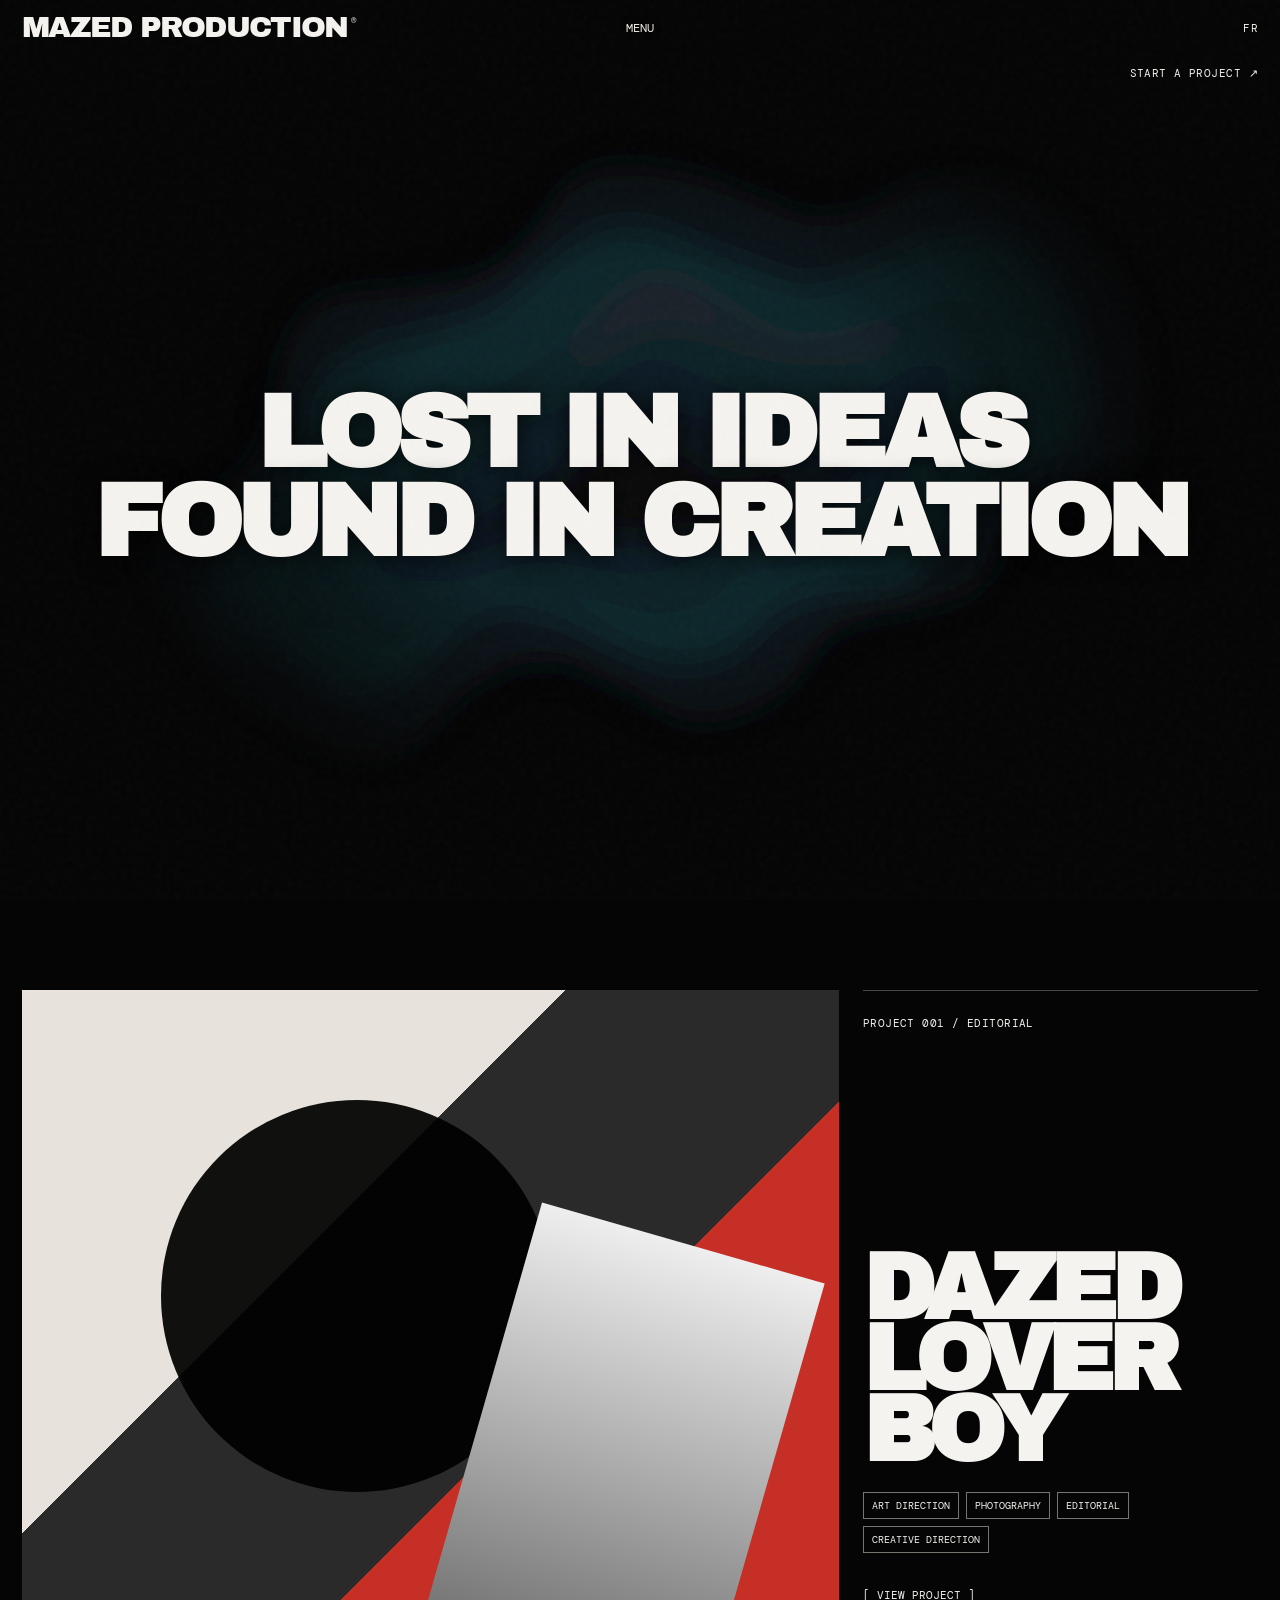
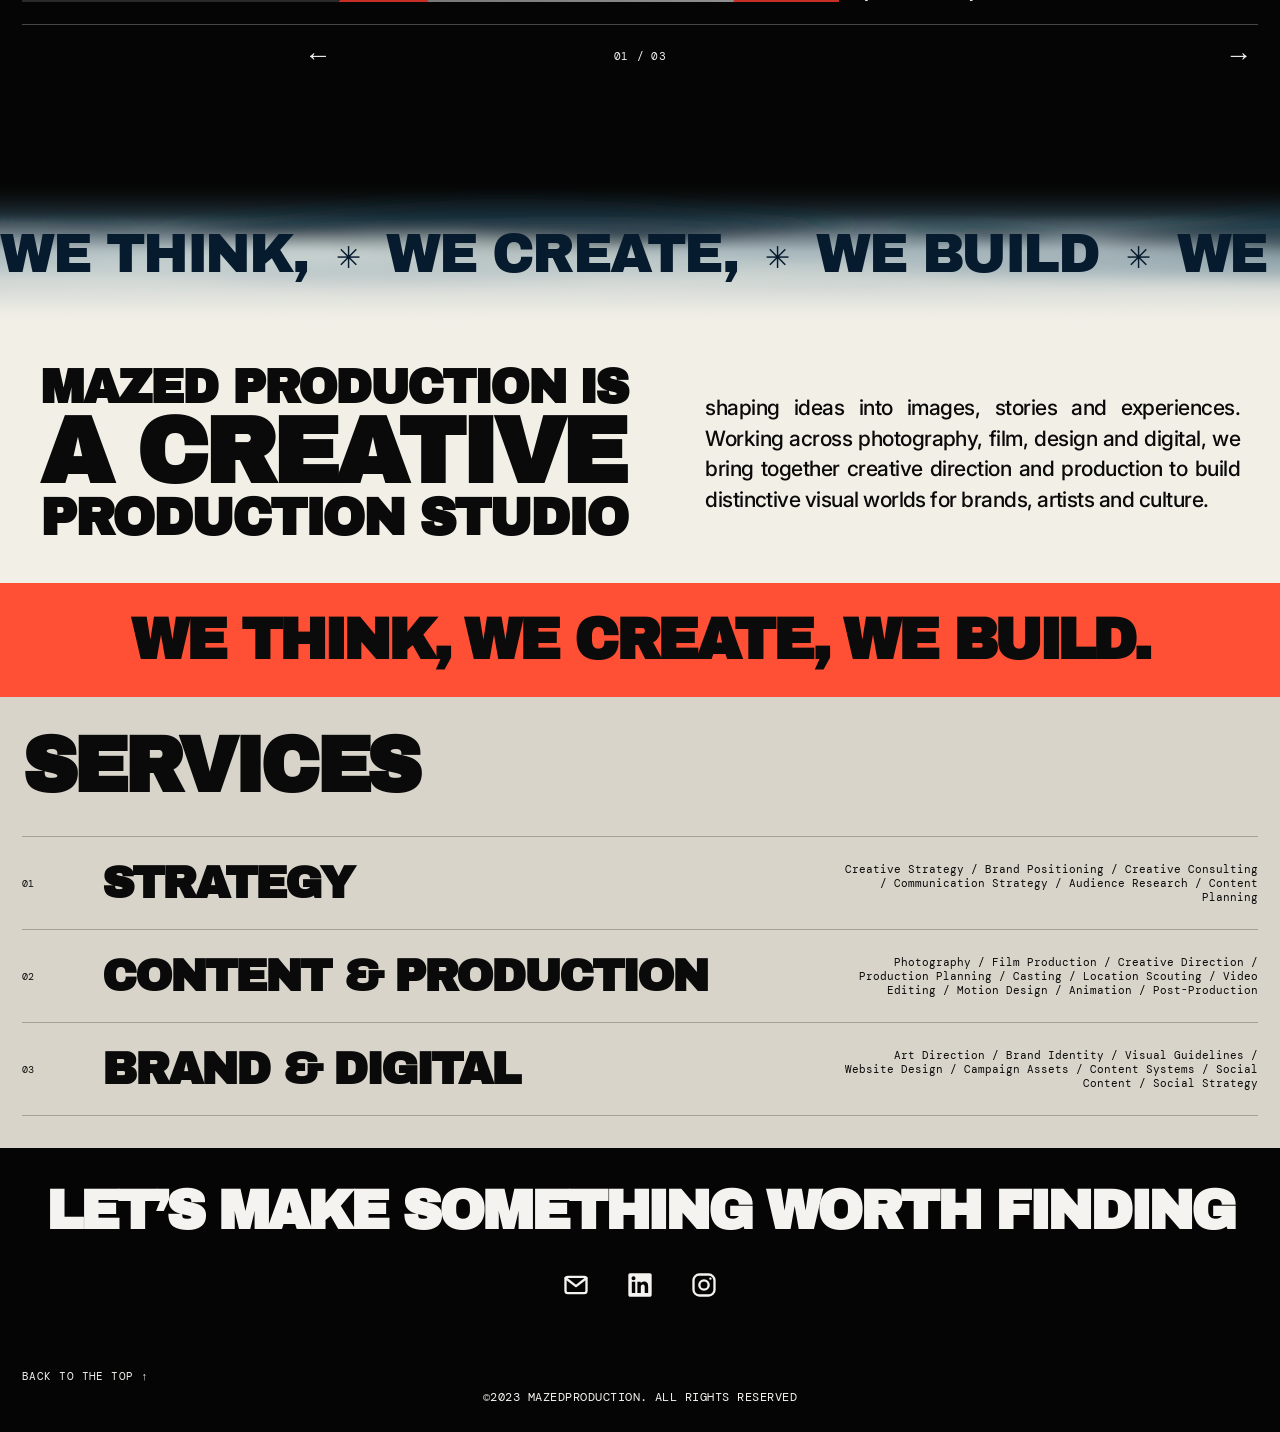
==== index.html @ 073db7f9 "Undo last mobile Contact background modification" ====
<!doctype html>
<html lang="fr">
<head>
  <meta charset="utf-8" />
  <meta name="viewport" content="width=device-width,initial-scale=1" />
  <meta name="description" content="MAZED Production — creative studio in Paris. Art direction, film, photography, branding, digital and culture." />
  <title>MAZED — Creative Production Studio</title>
  <link rel="preconnect" href="https://fonts.googleapis.com">
  <link rel="preconnect" href="https://fonts.gstatic.com" crossorigin>
  <link href="https://fonts.googleapis.com/css2?family=Archivo+Black&family=DM+Mono:wght@300;400;500&family=Courier+Prime:wght@400;700&family=Inter:wght@400;500;600&display=swap" rel="stylesheet">
  <link rel="stylesheet" href="styles.css" />
  <style>
    .hero-title .outline{color:inherit!important;-webkit-text-stroke:0!important;text-stroke:0!important}
    .hero-title .ideas-rainbow span{display:inline!important}
    html body .hero-title .ideas-rainbow > span:nth-child(1),
    html body .hero-title .ideas-rainbow > span:nth-child(2),
    html body .hero-title .ideas-rainbow > span:nth-child(3),
    html body .hero-title .ideas-rainbow > span:nth-child(4),
    html body .hero-title .ideas-rainbow > span:nth-child(5){color:inherit!important;text-shadow:none!important}
    .menu-inner a:nth-child(1):hover{color:#FFE600!important}
    .menu-inner a:nth-child(2):hover{color:#145BFF!important}
    .menu-inner a:nth-child(3):hover{color:#FF3FB4!important}
    .menu-inner a:nth-child(4):hover{color:#FF6500!important}
    .lang-toggle{background:none;border:0;padding:0;cursor:pointer;text-decoration:none;font-size:0!important}
    .lang-toggle::after{font:11px "DM Mono",monospace;letter-spacing:.04em}
    html[lang="fr"] .lang-toggle::after{content:"EN"}
    html[lang="en"] .lang-toggle::after{content:"FR"}
    .hero-start{color:inherit;text-decoration:none}
    .hero-start:hover,.lang-toggle:hover{text-decoration:underline}
    .contact h2{font-family:"Archivo Black",sans-serif!important;font-size:clamp(78px,10.8vw,170px)!important;line-height:.82!important;letter-spacing:-.075em!important;margin:56px 0 44px!important;max-width:none!important}
    .contact h2 .contact-line{display:block;white-space:nowrap;font:inherit;letter-spacing:inherit;line-height:inherit}
    .footer-brand{white-space:nowrap}
    .footer-instagram{display:inline-flex;align-items:center;justify-content:center;margin-left:12px;font-size:0!important;letter-spacing:0!important;line-height:1!important}
    .footer-instagram svg{width:28px;height:28px;display:block!important;stroke-width:2.6}
    .footer-instagram::after{content:none!important;display:none!important}
    .footer-backtop-hidden{display:none!important}
    html body footer{grid-template-columns:1fr!important}
    html body .footer-mid{width:100%;justify-self:stretch!important;align-items:stretch!important;text-align:left}
    html body .footer-mid > a{align-self:flex-start}
    html body .footer-copyright{width:100%;text-align:center;align-self:center}
    html body .footer-copyright{font-size:12px!important;line-height:1.4;white-space:normal}

    @media(max-width:820px){
      html,body{width:100%!important;max-width:100%!important;overflow-x:hidden!important;background:#0a0a0a!important}
      body{position:relative}
      body *,body *::before,body *::after{box-sizing:border-box}
      main,header,nav,footer,section{max-width:100vw!important}

      .topbar{width:100%!important;max-width:100vw!important;grid-template-columns:minmax(0,1fr) auto auto!important;column-gap:10px!important;padding:14px 16px!important;overflow:hidden}
      .logo{font-size:clamp(20px,5.8vw,27px)!important;white-space:nowrap;min-width:0}
      .menu-btn{justify-self:center;white-space:nowrap;font-size:11px!important;padding:4px 6px!important}
      .header-cta.lang-toggle{display:block!important;white-space:nowrap;font-size:0!important}
      .header-cta.lang-toggle::after{font-size:10px!important}
      .menu-panel{width:100vw!important;max-width:100vw!important;left:0!important;right:0!important;overflow-x:hidden!important}
      .menu-inner{width:100%;max-width:100%;overflow:hidden}
      .menu-inner a{max-width:100%;font-size:clamp(42px,14vw,72px)!important}

      .hero{width:100%!important;max-width:100vw!important;min-width:0!important;padding:78px 16px 22px!important;overflow:hidden!important}
      .hero-meta{width:100%;max-width:100%;overflow:hidden}
      .hero-title-wrap{width:100%;max-width:100%;overflow:hidden!important;padding:4vh 0 3vh!important}
      .hero-title{width:100%;max-width:100%;font-size:clamp(52px,14vw,76px)!important;line-height:.88!important;letter-spacing:-.07em!important;overflow:hidden!important}
      .hero-title>span{display:block;max-width:100%;white-space:nowrap}
      .hero-bottom{width:100%;max-width:100%;grid-template-columns:1fr!important;gap:20px!important;overflow:hidden}
      .hero-copy{width:100%;max-width:100%!important;font-size:14px!important;line-height:1.45!important}
      .bracket-link{max-width:100%;white-space:normal!important}

      .featured,.studio,.abilities,.callout,.contact,footer{width:100%!important;max-width:100vw!important;overflow:hidden!important;padding-left:16px!important;padding-right:16px!important}
      .featured .slide.active{grid-template-columns:minmax(0,1fr)!important}
      .slide,.slide-art,.slide-info,.slider,.slider-controls{min-width:0!important;max-width:100%!important}
      .slide-art{width:100%;overflow:hidden}
      .slide-info h2{max-width:100%;overflow-wrap:anywhere}
      .marquee-section{width:100%!important;max-width:100vw!important;overflow:hidden!important}

      .studio-grid,.ability-grid,.ability-grid a{min-width:0!important;max-width:100%!important}
      .studio h2{font-size:clamp(52px,15vw,86px)!important;max-width:100%;overflow-wrap:anywhere}
      .studio p{max-width:100%!important}
      .ability-grid a{grid-template-columns:32px minmax(0,1fr)!important;gap:12px!important}
      .ability-grid strong{font-size:clamp(24px,8vw,40px)!important;min-width:0;overflow-wrap:anywhere}
      .ability-grid em{grid-column:2!important;text-align:left!important;white-space:normal!important;overflow-wrap:anywhere;line-height:1.45}

      .callout h2{font-size:clamp(58px,16vw,92px)!important;max-width:100%;overflow-wrap:anywhere}

      .contact{min-height:auto!important;padding-top:64px!important;padding-bottom:26px!important}
      .contact h2{font-size:clamp(46px,13.2vw,64px)!important;line-height:.86!important;letter-spacing:-.065em!important;margin:42px 0 38px!important;width:100%!important;max-width:100%!important;overflow:hidden!important}
      .contact h2 .contact-line{display:block;max-width:100%;white-space:nowrap;font:inherit;letter-spacing:inherit;line-height:inherit}
      .contact h2 .contact-line:last-child{font-size:.78em!important;letter-spacing:-.05em!important;margin-top:.08em}
      .contact-bottom{width:100%;max-width:100%;grid-template-columns:minmax(0,1fr)!important;gap:0!important;overflow:hidden}
      .contact-bottom a{display:block;width:100%;max-width:100%;font-size:clamp(13px,4vw,18px)!important;line-height:1.15!important;word-break:break-word;overflow-wrap:anywhere}

      footer{grid-template-columns:1fr!important;gap:22px!important}
      .footer-brand{font-size:clamp(24px,7vw,34px)!important;max-width:100%;white-space:nowrap}
      .footer-mid,.footer-end{justify-self:start!important;max-width:100%}
    }
  
    .mobile-brand-menu{display:none}
    @media(max-width:820px){
      html body .topbar{grid-template-columns:32px minmax(0,1fr) 32px!important;column-gap:4px!important}
      html body .topbar>.logo,html body .topbar>.menu-btn{display:none!important}
      html body .topbar>.mobile-brand-menu{display:block;grid-column:2;grid-row:1;justify-self:center;border:0;background:none;color:inherit;padding:0;cursor:pointer;font-family:"Archivo Black",sans-serif;font-size:clamp(17px,5.1vw,24px);line-height:1;letter-spacing:-.055em;white-space:nowrap;text-align:center}
      .mobile-brand-menu span{font-size:8px;vertical-align:super;margin-left:3px}
      .mobile-brand-menu:focus-visible{outline:2px solid currentColor;outline-offset:5px}
      html body .topbar>.header-cta.lang-toggle{grid-column:3;grid-row:1;justify-self:end}
    }

  
    @media(max-width:820px){
      html body .hero-start{display:none!important}
      html body .studio{display:block!important;background:#f2efe7!important;color:#0a0a0a!important;visibility:visible!important;height:auto!important;min-height:0!important;scroll-margin-top:66px}
      html body .studio-grid{display:grid!important;overflow:visible!important}
      html body .studio-grid>div:last-child{display:grid!important;grid-template-columns:minmax(0,1fr)!important;gap:24px!important;width:100%!important}
      html body .studio .studio-copy{display:block!important;color:#0a0a0a!important}
      html body .footer-mid{align-items:center!important;text-align:center!important;justify-self:stretch!important}
      html body .footer-mid>a{align-self:center!important;text-align:center!important}
    }

  
    /* Mobile palette: petrol openings, a continuous ivory reading section. */
    @media(max-width:820px){
      html body .callout{background:transparent!important;color:#f2efe7!important;border-top:1px solid rgba(242,239,231,.12);border-bottom:1px solid rgba(172,109,131,.22)}
      html body .callout h2{color:#f2efe7!important;letter-spacing:-.04em!important}
      html body .abilities,html body .studio{background:#f2efe7!important;color:#0c1719!important}
      html body .abilities{padding-top:30px!important;padding-bottom:18px!important}
      html body .studio{padding-top:28px!important;padding-bottom:34px!important}
      html body .studio-grid{border-top:1px solid rgba(16,39,42,.2);padding-top:28px}
      html body .studio .studio-copy{color:#243234!important}
      html body .ability-grid,html body .ability-grid a{border-color:rgba(16,39,42,.2)!important}
      html body .ability-grid em{color:#4e5d5f!important;line-height:1.6!important}
      html body .ability-grid a:active{background:rgba(172,109,131,.09)!important}
      html body .ability-grid a:focus-visible{outline-color:#8d526a!important}
      html body .marquee-section::after{background:linear-gradient(to bottom,#050505 0%,rgba(5,5,5,.55) 9%,transparent 28%,transparent 72%,rgba(5,5,5,.55) 90%,#050505 100%)!important}
      html body .menu-panel{color:#f2efe7!important}
      html body footer{border-top:1px solid rgba(242,239,231,.12)}
    }

  
    @media(max-width:820px){
      html body .callout{display:none!important}
      html body .marquee-track span::after{content:none!important;display:none!important}
      html body .marquee-track span{padding-right:32px}
      html body .marquee-section::after{background:linear-gradient(to bottom,#050505 0%,rgba(5,5,5,.65) 14%,transparent 38%,transparent 57%,rgba(242,239,231,.65) 83%,#f2efe7 100%)!important}
      html body .studio-grid{border-top:0!important;padding-top:12px}
      html body .abilities{background:linear-gradient(to bottom,#f2efe7 0%,#f2efe7 calc(100% - 76px),#050505 100%)!important;padding-bottom:96px!important}
      html body footer{border-top:0!important}
    }

  
    @media(max-width:820px){
      html body .ability-grid>a:last-child{border-bottom:0!important}
      html body .marquee-track{display:none!important}
      html body .marquee-section{min-height:76px;pointer-events:none}
    }

  
    @media(max-width:820px){
      html body .contact h2{display:none!important}
      html body .contact{gap:0!important;padding-top:24px!important;padding-bottom:24px!important}
    }
  
    @media(max-width:820px){
      html body .marquee-section{min-height:64px}
      html body .studio{padding-top:18px!important}
      html body .studio-grid{padding-top:4px}
    }
  
    @media(max-width:820px){
      html body .abilities>.services-heading{
        position:relative;
        border-top:1px solid rgba(16,39,42,.28);
        padding-top:24px;
        margin-bottom:24px;
      }
      html body .abilities>.services-heading::before{
        content:"";
        position:absolute;
        top:-1px;
        left:0;
        width:42px;
        height:2px;
        background:#8d526a;
        opacity:.65;
      }
      html body .abilities>.services-heading .services-title{
        color:#0c1719;
      }
    }
  
    @media(max-width:820px){
      html body .abilities>.services-heading{
        margin-left:-16px;
        margin-right:-16px;
        padding:24px 16px 64px;
        min-height:140px;
        margin-bottom:18px;
        border:0;
        background:
          radial-gradient(ellipse at 72% 8%,rgba(141,82,106,.22),transparent 60%),
          linear-gradient(180deg,#10272a 0%,#1b3234 45%,#a1aaa3 73%,#dcded2 88%,#f2efe7 100%);
      }
      html body .abilities>.services-heading::before{display:none}
      html body .abilities>.services-heading .services-title{
        color:#f2efe7;
        text-shadow:0 1px 16px rgba(5,5,5,.16);
      }
    }

  
    /* Mobile Services: restrained dark panel, short transition, consistent type. */
    @media(max-width:820px){
      html body .abilities{
        background:linear-gradient(180deg,#f2efe7 0,rgba(242,239,231,.72) 12px,rgba(242,239,231,.16) 34px,transparent 60px)!important;
        color:#f2efe7!important;
        padding-top:82px!important;
        padding-bottom:30px!important;
      }
      html body .abilities>.services-heading{
        background:none!important;
        margin-left:0!important;
        margin-right:0!important;
        padding:0!important;
        min-height:0!important;
        border:0!important;
        margin-bottom:28px!important;
      }
      html body .abilities>.services-heading .services-title{
        color:#f2efe7!important;
        text-shadow:none!important;
      }
      html body .ability-grid,
      html body .ability-grid a{border-color:rgba(242,239,231,.2)!important}
      html body .ability-grid a,
      html body .ability-grid strong{color:#f2efe7!important}
      html body .ability-grid em{color:#b9c4c1!important}
      html body .ability-grid a>span{color:#b79ca7!important}
      html body .ability-grid a:hover,
      html body .ability-grid a:active{background:rgba(242,239,231,.045)!important;padding-left:0!important}
      html body .ability-grid a:focus-visible{outline-color:#b79ca7!important}
    }

  
    @media(max-width:820px){
      html body{isolation:isolate}
      html body::before{
        content:"";
        position:fixed;
        inset:0;
        z-index:-1;
        pointer-events:none;
        background-image:url("data:image/svg+xml,%3Csvg%20xmlns%3D%22http%3A%2F%2Fwww.w3.org%2F2000%2Fsvg%22%20viewBox%3D%220%200%201440%20900%22%20preserveAspectRatio%3D%22none%22%3E%3Cdefs%3E%3Cfilter%20id%3D%22oil%22%20x%3D%22-30%25%22%20y%3D%22-30%25%22%20width%3D%22160%25%22%20height%3D%22160%25%22%3E%3CfeTurbulence%20type%3D%22fractalNoise%22%20baseFrequency%3D%22.004%20.007%22%20numOctaves%3D%222%22%20seed%3D%228%22%20result%3D%22noise%22%2F%3E%3CfeDisplacementMap%20in%3D%22SourceGraphic%22%20in2%3D%22noise%22%20scale%3D%2244%22%20xChannelSelector%3D%22R%22%20yChannelSelector%3D%22G%22%2F%3E%3CfeGaussianBlur%20stdDeviation%3D%2216%22%2F%3E%3C%2Ffilter%3E%3CradialGradient%20id%3D%22fade%22%3E%3Cstop%20offset%3D%2245%25%22%20stop-color%3D%22white%22%2F%3E%3Cstop%20offset%3D%22100%25%22%20stop-color%3D%22black%22%2F%3E%3C%2FradialGradient%3E%3Cmask%20id%3D%22edge%22%3E%3Cellipse%20cx%3D%22730%22%20cy%3D%22450%22%20rx%3D%22620%22%20ry%3D%22415%22%20fill%3D%22url(%23fade)%22%2F%3E%3C%2Fmask%3E%3C%2Fdefs%3E%3Cg%20mask%3D%22url(%23edge)%22%20filter%3D%22url(%23oil)%22%3E%3Cpath%20fill%3D%22%230a171a%22%20d%3D%22M145%20662C90%20537%20224%20525%20285%20448S275%20290%20441%20289S591%20153%20753%20173S881%20249%201017%20190S1301%20238%201300%20379S1133%20473%201115%20561S976%20577%20908%20669S770%20725%20654%20674S481%20796%20355%20745S214%20788%20145%20662Z%22%2F%3E%3Cpath%20fill%3D%22%2310272a%22%20d%3D%22M232%20630C194%20543%20332%20500%20353%20422S425%20364%20516%20327S610%20203%20764%20243S890%20309%201023%20250S1215%20283%201229%20383S1068%20460%201050%20547S919%20554%20847%20633S711%20657%20615%20615S461%20731%20350%20678S256%20706%20232%20630Z%22%2F%3E%3Cpath%20fill%3D%22%230e2028%22%20d%3D%22M318%20608C291%20541%20391%20520%20429%20443S510%20416%20582%20369S664%20282%20772%20303S919%20361%201021%20313S1151%20351%201135%20412S1009%20472%20989%20528S863%20527%20812%20577S715%20618%20628%20589S475%20660%20407%20637S350%20662%20318%20608Z%22%2F%3E%3Cpath%20fill%3D%22%23111b26%22%20d%3D%22M413%20570C422%20522%20487%20521%20520%20470S604%20424%20672%20382S735%20348%20803%20372S939%20418%201012%20378S1092%20409%201031%20455S937%20499%20910%20535S815%20527%20767%20558S698%20576%20627%20560S475%20618%20413%20570Z%22%2F%3E%3Cpath%20fill%3D%22%2334212d%22%20opacity%3D%22.48%22%20d%3D%22M634%20335C691%20277%20742%20269%20820%20303S942%20354%201025%20315L1020%20340C935%20379%20868%20336%20811%20324S698%20322%20651%20357Z%22%2F%3E%3Cpath%20fill%3D%22%2311141c%22%20d%3D%22M488%20548C518%20508%20584%20506%20624%20457S698%20399%20774%20413S871%20471%20946%20438S967%20487%20899%20501S807%20509%20753%20535S672%20551%20609%20537S525%20572%20488%20548Z%22%2F%3E%3Cpath%20fill%3D%22%23050505%22%20opacity%3D%22.74%22%20d%3D%22M570%20524C622%20502%20654%20445%20721%20447S787%20500%20853%20471S887%20510%20821%20523S745%20551%20686%20530S620%20555%20570%20524Z%22%2F%3E%3C%2Fg%3E%3C%2Fsvg%3E");
        background-position:center;
        background-size:100% 100%;
        background-repeat:no-repeat;
        opacity:.42;
      }
      html body .abilities,
      html body .contact,
      html body footer{
        background:transparent!important;
        background-image:none!important;
        border:0!important;
        box-shadow:none!important;
      }
      html body .abilities{
        position:relative;
        padding-top:100px!important;
        padding-bottom:20px!important;
      }
      html body .abilities::before{
        content:"";
        position:absolute;
        top:0;
        left:0;
        right:0;
        height:60px;
        pointer-events:none;
        background:linear-gradient(180deg,#f2efe7 0%,rgba(242,239,231,.64) 22%,rgba(242,239,231,.1) 62%,transparent 100%);
      }
      html body .contact{padding-top:16px!important}
    }

  
    @media(max-width:820px){
      html body .abilities{
        padding-top:164px!important;
        padding-bottom:12px!important;
      }
      html body .abilities>.services-heading{
        width:100%;
        text-align:center!important;
        margin-bottom:36px!important;
      }
      html body .abilities>.services-heading .services-title{
        width:100%;
        text-align:center!important;
      }
      html body .abilities,
      html body .contact,
      html body footer{
        background-color:transparent!important;
        background-image:none!important;
      }
      html body .contact{
        margin-top:0!important;
        padding-top:12px!important;
        border-top:0!important;
      }
      html body .contact::before,
      html body .contact::after{display:none!important}
    }

  </style>
</head>
<body>
  <div class="grain" aria-hidden="true"></div>

  <header class="topbar">
    <a class="logo" href="#top" aria-label="MAZED Production home">MAZED PRODUCTION<span>®</span></a>
    <button class="mobile-brand-menu" type="button" aria-expanded="false" aria-controls="menu" aria-label="Open menu">MAZED PRODUCTION<span aria-hidden="true">®</span></button>
    <button class="menu-btn" aria-expanded="false" aria-controls="menu">MENU</button>
    <button class="header-cta lang-toggle" type="button" aria-label="Switch language" data-lang-toggle>FR / EN</button>
  </header>

  <nav id="menu" class="menu-panel" aria-hidden="true">
    <div class="menu-inner">
      <a href="#work">WORK</a>
      <a href="#services">SERVICES</a>
      <a href="#studio">ABOUT</a>
      <a href="#contact">CONTACT</a>
      <p>PARIS / AVAILABLE WORLDWIDE</p>
    </div>
  </nav>

  <main id="top">
    <section class="hero">
      <div class="hero-meta mono">
        <span>MAZED PRODUCTION</span>
        <a class="hero-start" href="#contact" data-i18n="startProject">START A PROJECT ↗</a>
      </div>

      <div class="hero-title-wrap">
        <h1 class="hero-title">
          <span>LOST IN</span>
          <span class="outline ideas-rainbow"><span>I</span><span>D</span><span>E</span><span>A</span><span>S</span></span>
          <span>FOUND IN</span>
          <span>CREATION.</span>
        </h1>
      </div>

      <div class="hero-bottom">
        <p>WE DON'T JUST FIND DIRECTION —<br>WE CREATE IT.</p>
        <p class="hero-copy">From the first thought to the final frame, MAZED builds visual worlds through film, photography, design and cultural storytelling.</p>
      </div>
    </section>

    <section class="featured" id="work">
      <div class="slider" data-slider>
        <article class="slide active" data-slide="0">
          <div class="slide-art art-1"><div class="shape s1"></div><div class="shape s2"></div></div>
          <div class="slide-info">
            <p class="mono">PROJECT 001 / EDITORIAL</p>
            <h2>DAZED<br>LOVER BOY</h2>
            <div class="tags"><span>ART DIRECTION</span><span>PHOTOGRAPHY</span><span>EDITORIAL</span><span>CREATIVE DIRECTION</span></div>
            <a href="#gallery" class="bracket-link">[ VIEW PROJECT ]</a>
          </div>
        </article>

        <article class="slide editorial-project" data-slide="1"><div class="slide-art editorial-preview"><div class="editorial-column"><div class="editorial-track"><div class="editorial-group"><a href="/work/fucking-young-magazine-editorial.html?lang=en#1" class="editorial-thumb" aria-label="Open photograph 1"><img src="/assets/fucking-young/01.svg" width="1113" height="1440" loading="eager" decoding="async" alt="Fucking Young Magazine editorial — photograph 1"></a><a href="/work/fucking-young-magazine-editorial.html?lang=en#4" class="editorial-thumb" aria-label="Open photograph 4"><img src="/assets/fucking-young/04.svg" width="1113" height="1440" loading="eager" decoding="async" alt="Fucking Young Magazine editorial — photograph 4"></a><a href="/work/fucking-young-magazine-editorial.html?lang=en#7" class="editorial-thumb" aria-label="Open photograph 7"><img src="/assets/fucking-young/07.svg" width="960" height="1440" loading="eager" decoding="async" alt="Fucking Young Magazine editorial — photograph 7"></a><a href="/work/fucking-young-magazine-editorial.html?lang=en#10" class="editorial-thumb" aria-label="Open photograph 10"><img src="/assets/fucking-young/10.svg" width="1440" height="1113" loading="eager" decoding="async" alt="Fucking Young Magazine editorial — photograph 10"></a><a href="/work/fucking-young-magazine-editorial.html?lang=en#13" class="editorial-thumb" aria-label="Open photograph 13"><img src="/assets/fucking-young/13.svg" width="1113" height="1440" loading="eager" decoding="async" alt="Fucking Young Magazine editorial — photograph 13"></a></div><div class="editorial-group" aria-hidden="true"><a href="/work/fucking-young-magazine-editorial.html?lang=en#1" class="editorial-thumb" tabindex="-1" aria-hidden="true" aria-label="Open photograph 1"><img src="/assets/fucking-young/01.svg" width="1113" height="1440" loading="eager" decoding="async" alt="Fucking Young Magazine editorial — photograph 1"></a><a href="/work/fucking-young-magazine-editorial.html?lang=en#4" class="editorial-thumb" tabindex="-1" aria-hidden="true" aria-label="Open photograph 4"><img src="/assets/fucking-young/04.svg" width="1113" height="1440" loading="eager" decoding="async" alt="Fucking Young Magazine editorial — photograph 4"></a><a href="/work/fucking-young-magazine-editorial.html?lang=en#7" class="editorial-thumb" tabindex="-1" aria-hidden="true" aria-label="Open photograph 7"><img src="/assets/fucking-young/07.svg" width="960" height="1440" loading="eager" decoding="async" alt="Fucking Young Magazine editorial — photograph 7"></a><a href="/work/fucking-young-magazine-editorial.html?lang=en#10" class="editorial-thumb" tabindex="-1" aria-hidden="true" aria-label="Open photograph 10"><img src="/assets/fucking-young/10.svg" width="1440" height="1113" loading="eager" decoding="async" alt="Fucking Young Magazine editorial — photograph 10"></a><a href="/work/fucking-young-magazine-editorial.html?lang=en#13" class="editorial-thumb" tabindex="-1" aria-hidden="true" aria-label="Open photograph 13"><img src="/assets/fucking-young/13.svg" width="1113" height="1440" loading="eager" decoding="async" alt="Fucking Young Magazine editorial — photograph 13"></a></div></div></div><div class="editorial-column"><div class="editorial-track"><div class="editorial-group"><a href="/work/fucking-young-magazine-editorial.html?lang=en#2" class="editorial-thumb" aria-label="Open photograph 2"><img src="/assets/fucking-young/02.svg" width="1113" height="1440" loading="eager" decoding="async" alt="Fucking Young Magazine editorial — photograph 2"></a><a href="/work/fucking-young-magazine-editorial.html?lang=en#5" class="editorial-thumb" aria-label="Open photograph 5"><img src="/assets/fucking-young/05.svg" width="1113" height="1440" loading="eager" decoding="async" alt="Fucking Young Magazine editorial — photograph 5"></a><a href="/work/fucking-young-magazine-editorial.html?lang=en#8" class="editorial-thumb" aria-label="Open photograph 8"><img src="/assets/fucking-young/08.svg" width="1113" height="1440" loading="eager" decoding="async" alt="Fucking Young Magazine editorial — photograph 8"></a><a href="/work/fucking-young-magazine-editorial.html?lang=en#11" class="editorial-thumb" aria-label="Open photograph 11"><img src="/assets/fucking-young/11.svg" width="1113" height="1440" loading="eager" decoding="async" alt="Fucking Young Magazine editorial — photograph 11"></a></div><div class="editorial-group" aria-hidden="true"><a href="/work/fucking-young-magazine-editorial.html?lang=en#2" class="editorial-thumb" tabindex="-1" aria-hidden="true" aria-label="Open photograph 2"><img src="/assets/fucking-young/02.svg" width="1113" height="1440" loading="eager" decoding="async" alt="Fucking Young Magazine editorial — photograph 2"></a><a href="/work/fucking-young-magazine-editorial.html?lang=en#5" class="editorial-thumb" tabindex="-1" aria-hidden="true" aria-label="Open photograph 5"><img src="/assets/fucking-young/05.svg" width="1113" height="1440" loading="eager" decoding="async" alt="Fucking Young Magazine editorial — photograph 5"></a><a href="/work/fucking-young-magazine-editorial.html?lang=en#8" class="editorial-thumb" tabindex="-1" aria-hidden="true" aria-label="Open photograph 8"><img src="/assets/fucking-young/08.svg" width="1113" height="1440" loading="eager" decoding="async" alt="Fucking Young Magazine editorial — photograph 8"></a><a href="/work/fucking-young-magazine-editorial.html?lang=en#11" class="editorial-thumb" tabindex="-1" aria-hidden="true" aria-label="Open photograph 11"><img src="/assets/fucking-young/11.svg" width="1113" height="1440" loading="eager" decoding="async" alt="Fucking Young Magazine editorial — photograph 11"></a></div></div></div><div class="editorial-column"><div class="editorial-track"><div class="editorial-group"><a href="/work/fucking-young-magazine-editorial.html?lang=en#3" class="editorial-thumb" aria-label="Open photograph 3"><img src="/assets/fucking-young/03.svg" width="1113" height="1440" loading="eager" decoding="async" alt="Fucking Young Magazine editorial — photograph 3"></a><a href="/work/fucking-young-magazine-editorial.html?lang=en#6" class="editorial-thumb" aria-label="Open photograph 6"><img src="/assets/fucking-young/06.svg" width="1113" height="1440" loading="eager" decoding="async" alt="Fucking Young Magazine editorial — photograph 6"></a><a href="/work/fucking-young-magazine-editorial.html?lang=en#9" class="editorial-thumb" aria-label="Open photograph 9"><img src="/assets/fucking-young/09.svg" width="1113" height="1440" loading="eager" decoding="async" alt="Fucking Young Magazine editorial — photograph 9"></a><a href="/work/fucking-young-magazine-editorial.html?lang=en#12" class="editorial-thumb" aria-label="Open photograph 12"><img src="/assets/fucking-young/12.svg" width="1440" height="1113" loading="eager" decoding="async" alt="Fucking Young Magazine editorial — photograph 12"></a></div><div class="editorial-group" aria-hidden="true"><a href="/work/fucking-young-magazine-editorial.html?lang=en#3" class="editorial-thumb" tabindex="-1" aria-hidden="true" aria-label="Open photograph 3"><img src="/assets/fucking-young/03.svg" width="1113" height="1440" loading="eager" decoding="async" alt="Fucking Young Magazine editorial — photograph 3"></a><a href="/work/fucking-young-magazine-editorial.html?lang=en#6" class="editorial-thumb" tabindex="-1" aria-hidden="true" aria-label="Open photograph 6"><img src="/assets/fucking-young/06.svg" width="1113" height="1440" loading="eager" decoding="async" alt="Fucking Young Magazine editorial — photograph 6"></a><a href="/work/fucking-young-magazine-editorial.html?lang=en#9" class="editorial-thumb" tabindex="-1" aria-hidden="true" aria-label="Open photograph 9"><img src="/assets/fucking-young/09.svg" width="1113" height="1440" loading="eager" decoding="async" alt="Fucking Young Magazine editorial — photograph 9"></a><a href="/work/fucking-young-magazine-editorial.html?lang=en#12" class="editorial-thumb" tabindex="-1" aria-hidden="true" aria-label="Open photograph 12"><img src="/assets/fucking-young/12.svg" width="1440" height="1113" loading="eager" decoding="async" alt="Fucking Young Magazine editorial — photograph 12"></a></div></div></div></div><div class="slide-info"><p class="mono">PROJECT 002 / EDITORIAL</p><h2>FUCKING<br>YOUNG!<br>MAGAZINE<br>EDITORIAL</h2><div class="tags"><span>PHOTOGRAPHY</span><span>EDITORIAL</span><span>MAGAZINE</span></div><a href="/work/fucking-young-magazine-editorial.html?lang=en" class="bracket-link">[ VIEW PROJECT ]</a></div></article>

        <article class="slide" data-slide="2">
          <div class="slide-art art-3"><div class="shape s5"></div><div class="shape s6"></div></div>
          <div class="slide-info">
            <p class="mono">PROJECT 003 / IDENTITY</p>
            <h2>OBJECTS<br>OF DESIRE</h2>
            <div class="tags"><span>BRANDING</span><span>CAMPAIGN</span><span>SOCIAL</span><span>VISUAL IDENTITY</span></div>
            <a href="#gallery" class="bracket-link">[ VIEW PROJECT ]</a>
          </div>
        </article>

        <div class="slider-controls">
          <button type="button" data-prev aria-label="Previous project">←</button>
          <div class="slider-count mono"><span data-current>01</span><span>/ 03</span></div>
          <button type="button" data-next aria-label="Next project">→</button>
        </div>
      </div>
    </section>

    <section class="marquee-section" aria-label="MAZED abilities">
      <div class="marquee-track">
        <span>GRAPHIC DESIGN</span><span>BRANDING</span><span>ADVERTISING</span><span>VISUAL IDENTITY</span><span>SOCIAL MEDIA</span><span>WEB DESIGN</span><span>FILM</span><span>PHOTOGRAPHY</span><span>CREATIVE DIRECTION</span>
        <span>GRAPHIC DESIGN</span><span>BRANDING</span><span>ADVERTISING</span><span>VISUAL IDENTITY</span><span>SOCIAL MEDIA</span><span>WEB DESIGN</span><span>FILM</span><span>PHOTOGRAPHY</span><span>CREATIVE DIRECTION</span>
      </div>
    </section>

    <section class="studio" id="studio">
      <div class="studio-grid">
        <div class="mono studio-kicker">CRAFTING CULTURE<br>[ TELLING STORIES ]<br>SHAPING TOMORROW</div>
        <div>
          <h2>MAZED IS A<br>CREATIVE<br>PRODUCTION<br>STUDIO.</h2>
          <p>We work with artists, brands and people who want more than content. We turn ideas into a visual language — one that can live as a film, an image, an identity, a campaign or an entire world.</p>
        </div>
      </div>
    </section>

    <section class="abilities" id="services">
      <div class="section-label mono"><span>SERVICES</span><span>MAZED / 2026</span></div>
      <div class="ability-grid">
        <a href="/strategy?lang=en"><span>01</span><strong>STRATEGY</strong><em>Creative Strategy / Brand Positioning / Creative Consulting / Communication Strategy / Audience Research / Content Planning</em></a>
        <a href="/content-production?lang=en"><span>02</span><strong>CONTENT &amp; PRODUCTION</strong><em>Photography / Film Production / Creative Direction / Production Planning / Casting / Location Scouting / Video Editing / Motion Design / Animation / Post-Production</em></a>
        <a href="/brand-digital?lang=en"><span>03</span><strong>BRAND &amp; DIGITAL</strong><em>Art Direction / Brand Identity / Visual Guidelines / Website Design / Campaign Assets / Content Systems / Social Content / Social Strategy</em></a>
      </div>
    </section>

    <section class="callout">
      <p>WE REVEAL WHAT MAKES YOU</p>
      <h2>IMPOSSIBLE<br>TO IGNORE.</h2>
    </section>

    <section class="contact" id="contact">
      <h2><span class="contact-line">LETS MAKE</span><span class="contact-line">SOMETHING</span><span class="contact-line">WORTH FINDING</span></h2>
      <div class="contact-bottom">
        <a href="mailto:contact@mazedproduction.com">CONTACT@MAZEDPRODUCTION.COM ↗</a>
      </div>
    </section>
  </main>

  <footer>
    <div class="mono footer-mid">
      <a href="#top">BACK TO THE TOP ↑</a>
      <span class="footer-copyright">©2023 MAZEDPRODUCTION. ALL RIGHTS RESERVED</span>
    </div>
  </footer>

  <script src="script.js"></script>
  <script>
    const menuLabelCopy = {
      en: ['WORK', 'SERVICES', 'ABOUT', 'CONTACT'],
      fr: ['PROJETS', 'SERVICES', 'À PROPOS', 'CONTACT']
    };
    function syncMenuLabels(){
      const lang = document.documentElement.lang === 'fr' ? 'fr' : 'en';
      document.querySelectorAll('.menu-inner > a').forEach((link, i) => {
        const originalIndex=['work','services','studio','contact'].indexOf(link.getAttribute('href').slice(1));
        if (menuLabelCopy[lang][originalIndex]) link.textContent = menuLabelCopy[lang][originalIndex];
      });
    }
    function syncContactHeadline(){
      if (document.documentElement.lang !== 'fr') {
        const title = document.querySelector('.contact h2');
        if (title) title.innerHTML = '<span class="contact-word" data-color="yellow">LET’S MAKE</span> <span class="contact-word" data-color="blue">SOMETHING</span> <span class="contact-word" data-color="pink">WORTH</span> <span class="contact-word" data-color="orange">FINDING</span>';
      }
    }
    function syncFooterBackTop(){
      const lang = document.documentElement.lang === 'fr' ? 'fr' : 'en';
      const footerMid = document.querySelector('.footer-mid');
      if (footerMid) footerMid.innerHTML = '<a href="#top">' + (lang === 'fr' ? 'RETOUR EN HAUT ↑' : 'BACK TO THE TOP ↑') + '</a><span class="footer-copyright">©2023 MAZEDPRODUCTION. ALL RIGHTS RESERVED</span>';
    }
    syncMenuLabels();
    syncContactHeadline();
    syncFooterBackTop();
    document.querySelector('[data-lang-toggle]')?.addEventListener('click', () => {
      syncMenuLabels();
      syncContactHeadline();
      syncFooterBackTop();
    });
  </script>
</body>
</html>
---- styles.css ----
:root{--paper:#f2efe7;--ink:#0a0a0a;--line:rgba(10,10,10,.25);--acid:#d7ff2f;--red:#ff5035}
*{box-sizing:border-box}html{scroll-behavior:smooth}body{margin:0;background:var(--paper);color:var(--ink);font-family:Inter,Arial,sans-serif;overflow-x:hidden}a{color:inherit;text-decoration:none}button{color:inherit}.mono{font-family:"DM Mono",monospace;font-size:11px;letter-spacing:.04em;text-transform:uppercase}.grain{position:fixed;inset:0;pointer-events:none;z-index:100;opacity:.045;background-image:url("data:image/svg+xml,%3Csvg viewBox='0 0 180 180' xmlns='http://www.w3.org/2000/svg'%3E%3Cfilter id='n'%3E%3CfeTurbulence type='fractalNoise' baseFrequency='.85' numOctaves='4' stitchTiles='stitchTiles'/%3E%3C/filter%3E%3Crect width='100%25' height='100%25' filter='url(%23n)' opacity='.55'/%3E%3C/svg%3E")}
.topbar{position:fixed;top:0;left:0;right:0;z-index:90;display:grid;grid-template-columns:1fr auto 1fr;align-items:center;padding:17px 22px;border-bottom:1px solid transparent;transition:.25s}.topbar.scrolled{background:rgba(242,239,231,.93);backdrop-filter:blur(9px);border-color:var(--line)}.logo{font-family:"Archivo Black",sans-serif;font-size:38px;letter-spacing:-.055em;line-height:.9}.logo span,.footer-brand span{font:9px "DM Mono";vertical-align:top;margin-left:3px}.menu-btn{justify-self:center;background:rgba(0,0,0,.28);color:var(--paper);border:0;font:15px "DM Mono";cursor:pointer;padding:5px 8px;transition:background .2s ease}.menu-btn:hover{background:rgba(0,0,0,.4)}.header-cta{justify-self:end;font:11px "DM Mono"}.header-cta:hover,.bracket-link:hover{text-decoration:underline}.menu-panel{position:fixed;z-index:80;inset:0;background:var(--ink);color:var(--paper);transform:translateY(-102%);transition:transform .5s cubic-bezier(.76,0,.24,1)}.menu-panel.open{transform:translateY(0)}.menu-inner{height:100%;padding:110px 22px 28px;display:flex;flex-direction:column}.menu-inner a{font-family:"Archivo Black";font-size:clamp(48px,8vw,120px);line-height:.9;letter-spacing:-.055em}.menu-inner a:hover{color:var(--acid)}.menu-inner p{margin-top:auto;font:11px "DM Mono"}
.hero{min-height:100svh;padding:92px 22px 25px;display:flex;flex-direction:column;justify-content:space-between}.hero-meta{display:flex;justify-content:flex-end;border-top:1px solid var(--line);padding-top:10px}.hero-meta span:first-child{display:none}.hero-title-wrap{padding:4vh 0}.hero-title{font-family:"Archivo Black",sans-serif;font-size:clamp(72px,13.1vw,196px);line-height:.77;letter-spacing:-.075em;margin:0;text-transform:uppercase}.hero-title span{display:block}.hero-title .outline{color:transparent;-webkit-text-stroke:2px var(--ink);text-stroke:2px var(--ink)}.hero-bottom{display:grid;grid-template-columns:1fr 1.4fr auto;gap:35px;align-items:end;border-top:1px solid var(--line);padding-top:14px}.hero-bottom>p:first-child{font-family:"Archivo Black";font-size:18px;line-height:1.05;margin:0}.hero-copy{max-width:630px;margin:0;font-size:14px;line-height:1.45}.bracket-link{font:11px "DM Mono";white-space:nowrap}
.featured{padding:90px 22px 110px;background:var(--ink);color:var(--paper)}.section-label{display:flex;justify-content:space-between;border-bottom:1px solid rgba(242,239,231,.28);padding-bottom:12px;margin-bottom:28px}.featured .slide{display:none;grid-template-columns:minmax(0,1.55fr) minmax(300px,.75fr);gap:24px;align-items:stretch}.featured .slide.active{display:grid}.slide-art{min-height:68vh;position:relative;overflow:hidden;background:#ddd}.art-index{position:absolute;z-index:4;top:14px;left:14px;color:#fff;font:11px "DM Mono"}.shape{position:absolute}.art-1{background:linear-gradient(135deg,#e7e3dc 0 38%,#2a2a2a 38% 65%,#c62f26 65%)}.art-1 .s1{width:48%;aspect-ratio:1;border-radius:50%;background:#111;left:17%;top:18%;mix-blend-mode:multiply}.art-1 .s2{width:36%;height:68%;background:linear-gradient(#eee,#777);right:8%;bottom:-8%;transform:rotate(16deg)}.art-2{background:linear-gradient(155deg,#161616 0 25%,#8a8a8a 25% 47%,#f1eee7 47% 72%,#343434 72%)}.art-2 .s3{width:55%;height:24%;background:var(--acid);top:20%;right:-7%;transform:rotate(-8deg)}.art-2 .s4{width:18%;height:70%;background:#050505;left:24%;bottom:-12%;transform:rotate(8deg)}.art-3{background:radial-gradient(circle at 68% 35%,#efefef 0 11%,#111 12% 26%,#929292 27% 44%,#f0b5a4 45% 100%)}.art-3 .s5{width:22%;height:88%;background:rgba(0,0,0,.75);left:13%;top:6%;transform:rotate(-15deg)}.art-3 .s6{width:44%;height:9%;background:#fff;right:4%;bottom:18%;transform:rotate(5deg)}.slide-info{display:flex;flex-direction:column;justify-content:flex-end;border-top:1px solid rgba(242,239,231,.28);padding-top:14px}.slide-info h2{font-family:"Archivo Black";font-size:clamp(58px,7.2vw,118px);line-height:.77;letter-spacing:-.07em;margin:auto 0 26px}.tags{display:flex;flex-wrap:wrap;gap:7px;margin-bottom:35px}.tags span{font:10px "DM Mono";border:1px solid rgba(242,239,231,.48);padding:6px 8px}.slider-controls{display:grid;grid-template-columns:1fr auto 1fr;align-items:center;margin-top:22px;border-top:1px solid rgba(242,239,231,.28);padding-top:14px}.slider-controls button{background:transparent;border:0;font-size:27px;cursor:pointer}.slider-controls button:last-child{justify-self:end}.slider-count{display:flex;gap:8px}
.marquee-section{background:var(--acid);overflow:hidden;border-top:1px solid var(--ink);border-bottom:1px solid var(--ink)}.marquee-track{display:flex;width:max-content;animation:marquee 28s linear infinite;padding:18px 0}.marquee-track span{font-family:"Archivo Black";font-size:clamp(30px,4.3vw,68px);letter-spacing:-.045em;white-space:nowrap}.marquee-track span:after{content:"✳";margin:0 28px;font-size:.55em;vertical-align:middle}@keyframes marquee{to{transform:translateX(-50%)}}
.studio{padding:120px 22px}.studio-grid{display:grid;grid-template-columns:.72fr 1.7fr;gap:10vw}.studio-kicker{line-height:1.65}.studio h2{font-family:"Archivo Black";font-size:clamp(62px,9vw,142px);line-height:.79;letter-spacing:-.07em;margin:0 0 55px}.studio p{max-width:760px;font-size:21px;line-height:1.35;margin-left:22%;}
.abilities{padding:80px 22px 110px;background:#d8d4ca}.abilities .section-label{border-color:var(--line)}.ability-grid{border-top:1px solid var(--line)}.ability-grid a{display:grid;grid-template-columns:60px 1.4fr .8fr;align-items:center;gap:20px;padding:22px 0;border-bottom:1px solid var(--line);transition:.2s}.ability-grid a:hover{padding-left:12px;background:var(--paper)}.ability-grid span{font:10px "DM Mono"}.ability-grid strong{font-family:"Archivo Black";font-size:clamp(26px,3.5vw,54px);letter-spacing:-.045em}.ability-grid em{font:11px "DM Mono";font-style:normal;text-align:right}
.gallery{padding:110px 22px}.gallery-head{display:grid;grid-template-columns:1.4fr 1fr;gap:40px;align-items:end;margin-bottom:40px}.gallery-head h2{font-family:"Archivo Black";font-size:clamp(84px,14vw,210px);line-height:.75;letter-spacing:-.08em;margin:0}.gallery-head p:last-child{max-width:470px;justify-self:end;font:12px "DM Mono";line-height:1.5}.mosaic{display:grid;grid-template-columns:repeat(12,1fr);grid-auto-rows:8vw;gap:8px}.tile{position:relative;overflow:hidden;min-height:150px}.tile span{position:absolute;top:8px;left:8px;font:9px "DM Mono";color:#fff;z-index:3}.t1{grid-column:span 5;grid-row:span 5;background:linear-gradient(150deg,#111 0 30%,#999 30% 52%,#e6d4c7 52%)}.t2{grid-column:span 3;grid-row:span 3;background:radial-gradient(circle at 55% 40%,#efefef 0 19%,#222 20% 45%,#c64c37 46%)}.t3{grid-column:span 4;grid-row:span 6;background:linear-gradient(45deg,#171717 0 25%,#d8ff2f 26% 34%,#8c8c8c 35% 60%,#eee 61%)}.t4{grid-column:span 3;grid-row:span 4;background:linear-gradient(120deg,#d7cdc1,#222 50%,#f1eee7 51%)}.t5{grid-column:span 4;grid-row:span 3;background:radial-gradient(ellipse at 20% 60%,#050505 0 16%,#b5b5b5 17% 44%,#6e251d 45%)}.t6{grid-column:span 5;grid-row:span 4;background:linear-gradient(170deg,#ddd 0 30%,#111 31% 54%,#999 55%)}.t7{grid-column:span 4;grid-row:span 4;background:radial-gradient(circle,#111 0 20%,#e4e0d8 21% 38%,#777 39%)}.t8{grid-column:span 8;grid-row:span 3;background:linear-gradient(95deg,#141414 0 14%,#eee 15% 34%,#ff5035 35% 50%,#8c8c8c 51%)}.gallery-note{margin:12px 0 0;text-align:right;color:#65615b}
.callout{background:var(--red);padding:95px 22px;color:#0b0b0b}.callout p{font:12px "DM Mono";margin:0 0 55px}.callout h2{font-family:"Archivo Black";font-size:clamp(78px,14vw,220px);line-height:.76;letter-spacing:-.075em;margin:0}
.contact{min-height:92vh;background:var(--ink);color:var(--paper);padding:85px 22px 28px;display:flex;flex-direction:column;justify-content:space-between}.contact-top{display:flex;justify-content:space-between;border-bottom:1px solid rgba(242,239,231,.3);padding-bottom:12px}.contact h2{font-family:"Archivo Black";font-size:clamp(76px,12.7vw,195px);line-height:.76;letter-spacing:-.075em;margin:70px 0}.contact-bottom{display:grid;grid-template-columns:1fr 1fr;gap:20px;align-items:end}.contact-bottom a{font-family:"Archivo Black";font-size:clamp(22px,3.5vw,54px);letter-spacing:-.045em}.contact-bottom p{text-align:right;font:10px "DM Mono";line-height:1.5}
footer{padding:26px 22px;display:grid;grid-template-columns:1fr 1fr 1fr;align-items:end}.footer-brand{font-family:"Archivo Black";font-size:42px;letter-spacing:-.06em}.footer-mid{text-align:center}.footer-end{display:flex;justify-content:space-between;gap:10px;flex-wrap:wrap;justify-self:end}
@media(max-width:820px){.topbar{padding:14px 16px}.logo{font-size:29px}.header-cta{display:none}.topbar{grid-template-columns:1fr auto}.menu-btn{justify-self:end}.hero{padding:78px 16px 18px}.hero-meta{font-size:9px}.hero-title{font-size:clamp(58px,20vw,110px);line-height:.8}.hero-title .outline{-webkit-text-stroke:1px var(--ink)}.hero-bottom{grid-template-columns:1fr;gap:18px}.hero-bottom>p:first-child{font-size:16px}.hero-copy{font-size:13px}.featured{padding:72px 16px 80px}.featured .slide.active{grid-template-columns:1fr}.slide-art{min-height:58vh}.slide-info{min-height:420px}.slide-info h2{font-size:clamp(56px,16vw,100px)}.studio{padding:85px 16px}.studio-grid{grid-template-columns:1fr;gap:55px}.studio h2{font-size:clamp(60px,17vw,105px)}.studio p{margin-left:0;font-size:18px}.abilities{padding:70px 16px}.ability-grid a{grid-template-columns:38px 1fr}.ability-grid em{grid-column:2;text-align:left}.gallery{padding:80px 16px}.gallery-head{grid-template-columns:1fr;gap:20px}.gallery-head p:last-child{justify-self:start}.mosaic{grid-template-columns:repeat(2,1fr);grid-auto-rows:45vw}.tile{grid-column:span 1!important;grid-row:span 1!important}.t1,.t6,.t8{grid-column:span 2!important}.callout{padding:75px 16px}.contact{padding:70px 16px 22px}.contact-top{gap:15px}.contact h2{font-size:clamp(62px,18vw,115px)}.contact-bottom{grid-template-columns:1fr;gap:45px}.contact-bottom p{text-align:left}.contact-bottom a{font-size:25px;word-break:break-word}footer{padding:22px 16px;grid-template-columns:1fr;gap:26px}.footer-mid{text-align:left}.footer-end{justify-self:start}.menu-inner{padding-left:16px;padding-right:16px}.menu-inner a{font-size:clamp(48px,16vw,82px)}}
@media(prefers-reduced-motion:reduce){html{scroll-behavior:auto}.marquee-track{animation:none}.menu-panel{transition:none}}

/* Black hero/header treatment only */
.topbar{background:var(--ink);color:var(--paper)}
.topbar.scrolled{background:rgba(10,10,10,.93);border-color:rgba(242,239,231,.22)}
.hero{background:var(--ink);color:var(--paper)}
.hero-meta{border-top-color:rgba(242,239,231,.22)}
.hero-bottom{border-top-color:rgba(242,239,231,.22)}
.hero-title .outline{color:inherit!important;-webkit-text-stroke:0!important;text-stroke:0!important}
.hero-title .ideas-rainbow,.hero-title .ideas-rainbow span{color:inherit!important;text-shadow:none!important;-webkit-text-stroke:0!important}

/* Footer treatment only */
footer{background:var(--ink);color:var(--paper)}
.footer-instagram{font-family:"Archivo Black",sans-serif;font-size:42px;letter-spacing:-.06em;line-height:1;margin-left:0}
.footer-instagram svg{display:none!important}
.footer-instagram::after{content:"INSTAGRAM"}
@media(max-width:820px){.footer-instagram{font-size:clamp(24px,7vw,34px)}}
/* Organic black petrol pooled in one viewport-aligned surface across dark zones. */
html body :is(.hero,.topbar,.topbar.scrolled,.menu-panel,.featured,.contact,footer){
  background-color:#050505!important;
  background-image:url("data:image/svg+xml,%3Csvg%20xmlns%3D%22http%3A%2F%2Fwww.w3.org%2F2000%2Fsvg%22%20viewBox%3D%220%200%201440%20900%22%20preserveAspectRatio%3D%22none%22%3E%3Cdefs%3E%3Cfilter%20id%3D%22oil%22%20x%3D%22-30%25%22%20y%3D%22-30%25%22%20width%3D%22160%25%22%20height%3D%22160%25%22%3E%3CfeTurbulence%20type%3D%22fractalNoise%22%20baseFrequency%3D%22.004%20.007%22%20numOctaves%3D%222%22%20seed%3D%228%22%20result%3D%22noise%22%2F%3E%3CfeDisplacementMap%20in%3D%22SourceGraphic%22%20in2%3D%22noise%22%20scale%3D%2244%22%20xChannelSelector%3D%22R%22%20yChannelSelector%3D%22G%22%2F%3E%3CfeGaussianBlur%20stdDeviation%3D%2216%22%2F%3E%3C%2Ffilter%3E%3CradialGradient%20id%3D%22fade%22%3E%3Cstop%20offset%3D%2245%25%22%20stop-color%3D%22white%22%2F%3E%3Cstop%20offset%3D%22100%25%22%20stop-color%3D%22black%22%2F%3E%3C%2FradialGradient%3E%3Cmask%20id%3D%22edge%22%3E%3Cellipse%20cx%3D%22730%22%20cy%3D%22450%22%20rx%3D%22620%22%20ry%3D%22415%22%20fill%3D%22url(%23fade)%22%2F%3E%3C%2Fmask%3E%3C%2Fdefs%3E%3Cg%20mask%3D%22url(%23edge)%22%20filter%3D%22url(%23oil)%22%3E%3Cpath%20fill%3D%22%230a171a%22%20d%3D%22M145%20662C90%20537%20224%20525%20285%20448S275%20290%20441%20289S591%20153%20753%20173S881%20249%201017%20190S1301%20238%201300%20379S1133%20473%201115%20561S976%20577%20908%20669S770%20725%20654%20674S481%20796%20355%20745S214%20788%20145%20662Z%22%2F%3E%3Cpath%20fill%3D%22%2310272a%22%20d%3D%22M232%20630C194%20543%20332%20500%20353%20422S425%20364%20516%20327S610%20203%20764%20243S890%20309%201023%20250S1215%20283%201229%20383S1068%20460%201050%20547S919%20554%20847%20633S711%20657%20615%20615S461%20731%20350%20678S256%20706%20232%20630Z%22%2F%3E%3Cpath%20fill%3D%22%230e2028%22%20d%3D%22M318%20608C291%20541%20391%20520%20429%20443S510%20416%20582%20369S664%20282%20772%20303S919%20361%201021%20313S1151%20351%201135%20412S1009%20472%20989%20528S863%20527%20812%20577S715%20618%20628%20589S475%20660%20407%20637S350%20662%20318%20608Z%22%2F%3E%3Cpath%20fill%3D%22%23111b26%22%20d%3D%22M413%20570C422%20522%20487%20521%20520%20470S604%20424%20672%20382S735%20348%20803%20372S939%20418%201012%20378S1092%20409%201031%20455S937%20499%20910%20535S815%20527%20767%20558S698%20576%20627%20560S475%20618%20413%20570Z%22%2F%3E%3Cpath%20fill%3D%22%2334212d%22%20opacity%3D%22.48%22%20d%3D%22M634%20335C691%20277%20742%20269%20820%20303S942%20354%201025%20315L1020%20340C935%20379%20868%20336%20811%20324S698%20322%20651%20357Z%22%2F%3E%3Cpath%20fill%3D%22%2311141c%22%20d%3D%22M488%20548C518%20508%20584%20506%20624%20457S698%20399%20774%20413S871%20471%20946%20438S967%20487%20899%20501S807%20509%20753%20535S672%20551%20609%20537S525%20572%20488%20548Z%22%2F%3E%3Cpath%20fill%3D%22%23050505%22%20opacity%3D%22.74%22%20d%3D%22M570%20524C622%20502%20654%20445%20721%20447S787%20500%20853%20471S887%20510%20821%20523S745%20551%20686%20530S620%20555%20570%20524Z%22%2F%3E%3C%2Fg%3E%3C%2Fsvg%3E")!important;
  background-attachment:fixed!important;
  background-size:100vw 100svh!important;
  background-position:center top!important;
  background-repeat:no-repeat!important;
  color:#f5f3ef;
}
html body :is(.hero,.featured,.contact,footer){position:relative;isolation:isolate}
html body .hero{overflow:hidden}
.hero-atmosphere,.oil-atmosphere{display:none!important}
html body .topbar,html body .topbar.scrolled{
  border-bottom-color:transparent!important;
  backdrop-filter:none!important;
}
html body .hero-meta{border-top:0;position:relative}
html body .hero-title{position:relative;text-shadow:0 2px 24px rgba(0,0,0,.8)}
.featured .slide-info{background:transparent}


/* Abstract fluid mist dissolving from black petrol into warm paper. */
html body .marquee-section{
  position:relative;
  isolation:isolate;
  background:#050505;
  color:#071b2e;
  border:0;
}
.marquee-section::before{
  content:"";
  position:absolute;
  inset:0;
  z-index:-1;
  pointer-events:none;
  background:url("/assets/abstract-sky-flow.svg") center / 120% 100% repeat-x;
  animation:cloud-drift 38s ease-in-out infinite alternate;
  will-change:background-position;
}
.marquee-section::after{
  content:"";
  position:absolute;
  inset:0;
  z-index:-1;
  pointer-events:none;
  background:linear-gradient(to bottom,#050505 0%,rgba(5,5,5,.55) 9%,transparent 28%,transparent 72%,rgba(242,239,231,.6) 90%,var(--paper) 100%);
}
html body .marquee-track{
  position:relative;
  color:#071b2e;
  padding:42px 0;
}
.featured::after{
  content:"";
  position:absolute;
  bottom:0;
  left:0;
  right:0;
  height:48px;
  pointer-events:none;
  background:linear-gradient(transparent,#050505);
}
@keyframes cloud-drift{
  from{background-position:35% center}
  to{background-position:65% center}
}
@media(max-width:820px){html body .marquee-track{padding:34px 0}}
@media(prefers-reduced-motion:reduce){
  .marquee-section::before{animation:none;will-change:auto}
}

/* Project 002: photographic archive preview, preserving image proportions. */
html body .editorial-project .editorial-preview{
  display:grid;
  grid-template-columns:repeat(4,minmax(0,1fr));
  grid-template-rows:repeat(4,minmax(0,1fr));
  gap:8px;
  height:68svh;
  min-height:0;
  background:transparent;
  overflow:hidden;
}
.editorial-thumb{display:block;min-height:0;height:100%;min-width:0}
.editorial-thumb img{display:block;width:100%;height:100%;object-fit:contain;transition:opacity .2s}
.editorial-thumb:hover img{opacity:.8}
.editorial-thumb:focus-visible{outline:2px solid #ff3fb4;outline-offset:2px}
html body .editorial-project .slide-info h2{
  font-size:clamp(32px,4.3vw,72px);
  line-height:.88;
  letter-spacing:-.055em;
}
@media(max-width:820px){
  html body .editorial-project .editorial-preview{height:64svh;gap:6px}
  html body .editorial-project .slide-info{min-height:0;padding-bottom:16px}
  html body .editorial-project .slide-info h2{font-size:clamp(38px,10vw,76px);margin:24px 0}
}
@media(prefers-reduced-motion:reduce){.editorial-thumb img{transition:none}}

/* Editorial contact sheets: aligned, uncropped photographs with a slow loop. */
html body .editorial-project .editorial-preview{
  grid-template-columns:repeat(3,minmax(0,1fr));
  grid-template-rows:minmax(0,1fr);
  gap:clamp(10px,1.25vw,20px);
  height:min(68svh,680px);
  -webkit-mask-image:linear-gradient(to bottom,transparent,#000 4%,#000 96%,transparent);
  mask-image:linear-gradient(to bottom,transparent,#000 4%,#000 96%,transparent);
}
.editorial-column{height:100%;min-width:0;overflow:hidden}
.editorial-track{animation:editorial-roll 58s linear infinite;animation-play-state:paused;will-change:transform}
.editorial-column:nth-child(2) .editorial-track{animation-duration:66s;animation-direction:reverse}
.editorial-column:nth-child(3) .editorial-track{animation-duration:62s}
.editorial-project.active .editorial-track{animation-play-state:running}
.editorial-group{display:flex;flex-direction:column;gap:clamp(10px,1.25vw,20px);padding-bottom:clamp(10px,1.25vw,20px)}
html body .editorial-preview .editorial-thumb{height:auto;flex:none}
html body .editorial-preview .editorial-thumb img{width:100%;height:auto;object-fit:contain;transition:opacity .25s}
.editorial-preview:hover .editorial-track,
.editorial-preview:focus-within .editorial-track{animation-play-state:paused}
@keyframes editorial-roll{from{transform:translateY(0)}to{transform:translateY(-50%)}}
@media(max-width:820px){
  html body .editorial-project .editorial-preview{height:58svh;gap:8px}
  .editorial-group{gap:8px;padding-bottom:8px}
}
@media(prefers-reduced-motion:reduce){
  .editorial-track{animation:none;will-change:auto}
  .editorial-group[aria-hidden="true"]{display:none}
  .editorial-column{overflow-y:auto;scrollbar-width:thin}
  html body .editorial-project .editorial-preview{mask-image:none;-webkit-mask-image:none}
}

/* Refine the project 002 title and centre its gallery link. */
html body .editorial-project .slide-info{padding-bottom:32px}
html body .editorial-project .slide-info .bracket-link{align-self:center;text-align:center}
@media(max-width:820px){html body .editorial-project .slide-info{padding-bottom:16px}}
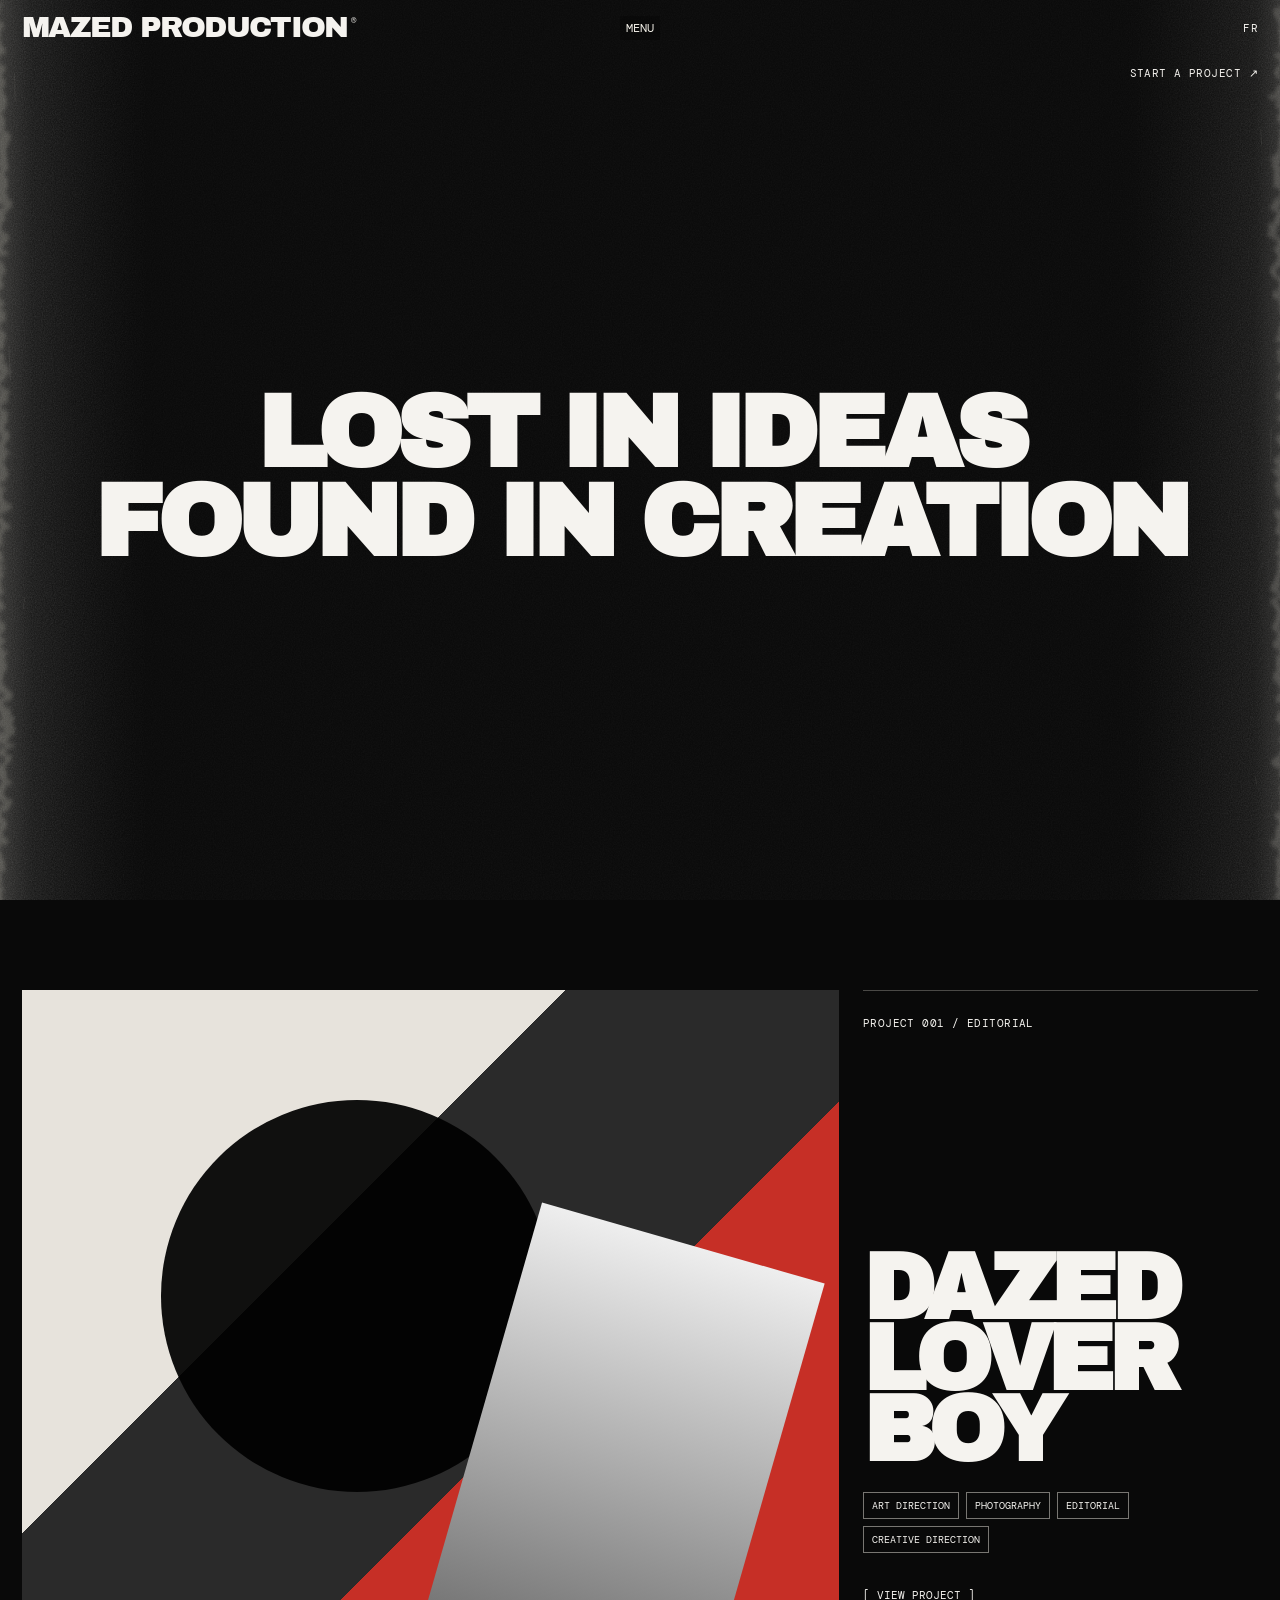
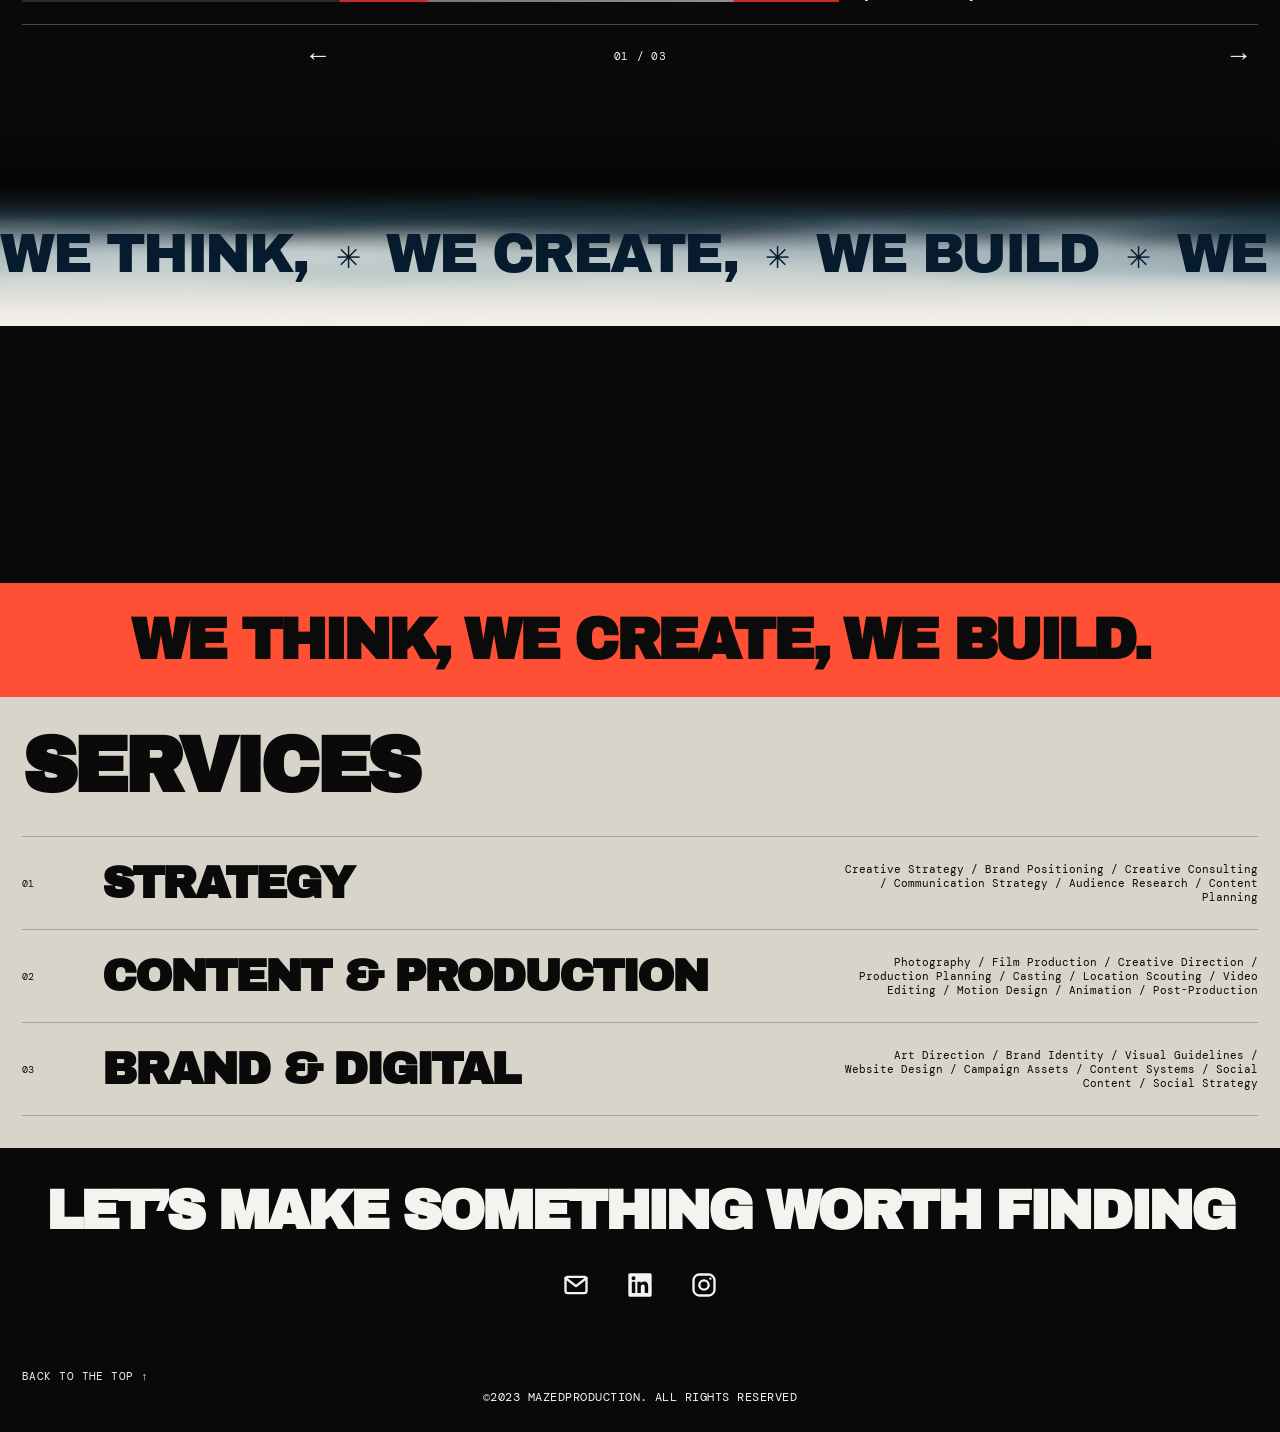
==== commit e8490942: "Replace petrol backgrounds with continuous monochrome film grain and distressed silver edges" ====
--- a/index.html
+++ b/index.html
@@ -307,9 +307,163 @@
       html body .contact::after{display:none!important}
     }
 
+
+    /* Mobile only: soften the Services / Contact junction over the shared oil background. */
+    @media(max-width:820px){
+      html body .contact{
+        overflow:visible!important;
+        isolation:auto!important;
+        background:transparent!important;
+        box-shadow:none!important;
+      }
+      html body .contact::before{
+        content:"";
+        display:block!important;
+        position:absolute;
+        left:0;
+        right:0;
+        top:-64px;
+        height:160px;
+        z-index:0;
+        pointer-events:none;
+        background:radial-gradient(ellipse at 50% 44%,rgba(16,39,42,.22) 0%,rgba(16,39,42,.1) 38%,rgba(16,39,42,0) 72%)!important;
+        border:0!important;
+      }
+      html body .contact>*{position:relative;z-index:1}
+    }
+
+
+    /* Mobile reading flow and one uninterrupted Services / Contact surface. */
+    @media(max-width:820px){
+      html body .abilities{padding-top:204px!important}
+      html body .featured .slide.active{display:flex!important;flex-direction:column!important;gap:24px!important}
+      html body .featured .slide-info{order:0;min-height:0!important;padding-bottom:0!important}
+      html body .featured .slide-art{order:1}
+      html body .featured .slide-info h2{margin:24px 0 22px!important}
+      html body .featured .slide-info .tags{margin-bottom:20px}
+      html body .featured .slide-info>.bracket-link{display:none!important}
+      html body .featured .mobile-project-title{display:block;color:inherit;text-decoration:none;transition:color .18s}
+      html body .featured .mobile-project-title:active{color:#b79ca7}
+      html body .featured .mobile-project-title:focus-visible{outline:2px solid #b79ca7;outline-offset:6px}
+      html body .featured .slide-info .slider-controls{width:100%;margin-top:0;padding-top:12px}
+      html body .mobile-lower-surface{
+        position:relative;
+        isolation:isolate;
+        width:100%;
+        background:#0a0a0a;
+      }
+      html body .mobile-lower-surface::before{
+        content:"";
+        position:absolute;
+        inset:0;
+        z-index:-1;
+        pointer-events:none;
+        background-image:url("data:image/svg+xml,%3Csvg%20xmlns%3D%22http%3A%2F%2Fwww.w3.org%2F2000%2Fsvg%22%20viewBox%3D%220%200%201440%20900%22%20preserveAspectRatio%3D%22none%22%3E%3Cdefs%3E%3Cfilter%20id%3D%22oil%22%20x%3D%22-30%25%22%20y%3D%22-30%25%22%20width%3D%22160%25%22%20height%3D%22160%25%22%3E%3CfeTurbulence%20type%3D%22fractalNoise%22%20baseFrequency%3D%22.004%20.007%22%20numOctaves%3D%222%22%20seed%3D%228%22%20result%3D%22noise%22%2F%3E%3CfeDisplacementMap%20in%3D%22SourceGraphic%22%20in2%3D%22noise%22%20scale%3D%2244%22%20xChannelSelector%3D%22R%22%20yChannelSelector%3D%22G%22%2F%3E%3CfeGaussianBlur%20stdDeviation%3D%2216%22%2F%3E%3C%2Ffilter%3E%3CradialGradient%20id%3D%22fade%22%3E%3Cstop%20offset%3D%2245%25%22%20stop-color%3D%22white%22%2F%3E%3Cstop%20offset%3D%22100%25%22%20stop-color%3D%22black%22%2F%3E%3C%2FradialGradient%3E%3Cmask%20id%3D%22edge%22%3E%3Cellipse%20cx%3D%22730%22%20cy%3D%22450%22%20rx%3D%22620%22%20ry%3D%22415%22%20fill%3D%22url(%23fade)%22%2F%3E%3C%2Fmask%3E%3C%2Fdefs%3E%3Cg%20mask%3D%22url(%23edge)%22%20filter%3D%22url(%23oil)%22%3E%3Cpath%20fill%3D%22%230a171a%22%20d%3D%22M145%20662C90%20537%20224%20525%20285%20448S275%20290%20441%20289S591%20153%20753%20173S881%20249%201017%20190S1301%20238%201300%20379S1133%20473%201115%20561S976%20577%20908%20669S770%20725%20654%20674S481%20796%20355%20745S214%20788%20145%20662Z%22%2F%3E%3Cpath%20fill%3D%22%2310272a%22%20d%3D%22M232%20630C194%20543%20332%20500%20353%20422S425%20364%20516%20327S610%20203%20764%20243S890%20309%201023%20250S1215%20283%201229%20383S1068%20460%201050%20547S919%20554%20847%20633S711%20657%20615%20615S461%20731%20350%20678S256%20706%20232%20630Z%22%2F%3E%3Cpath%20fill%3D%22%230e2028%22%20d%3D%22M318%20608C291%20541%20391%20520%20429%20443S510%20416%20582%20369S664%20282%20772%20303S919%20361%201021%20313S1151%20351%201135%20412S1009%20472%20989%20528S863%20527%20812%20577S715%20618%20628%20589S475%20660%20407%20637S350%20662%20318%20608Z%22%2F%3E%3Cpath%20fill%3D%22%23111b26%22%20d%3D%22M413%20570C422%20522%20487%20521%20520%20470S604%20424%20672%20382S735%20348%20803%20372S939%20418%201012%20378S1092%20409%201031%20455S937%20499%20910%20535S815%20527%20767%20558S698%20576%20627%20560S475%20618%20413%20570Z%22%2F%3E%3Cpath%20fill%3D%22%2334212d%22%20opacity%3D%22.48%22%20d%3D%22M634%20335C691%20277%20742%20269%20820%20303S942%20354%201025%20315L1020%20340C935%20379%20868%20336%20811%20324S698%20322%20651%20357Z%22%2F%3E%3Cpath%20fill%3D%22%2311141c%22%20d%3D%22M488%20548C518%20508%20584%20506%20624%20457S698%20399%20774%20413S871%20471%20946%20438S967%20487%20899%20501S807%20509%20753%20535S672%20551%20609%20537S525%20572%20488%20548Z%22%2F%3E%3Cpath%20fill%3D%22%23050505%22%20opacity%3D%22.74%22%20d%3D%22M570%20524C622%20502%20654%20445%20721%20447S787%20500%20853%20471S887%20510%20821%20523S745%20551%20686%20530S620%20555%20570%20524Z%22%2F%3E%3C%2Fg%3E%3C%2Fsvg%3E"),radial-gradient(ellipse at 50% 78%,rgba(16,39,42,.5),transparent 80%);
+        background-size:100% 140%,100% 100%;
+        background-position:center 58%,center;
+        background-repeat:no-repeat;
+        opacity:.42;
+      }
+      html body .mobile-lower-surface>.abilities,
+      html body .mobile-lower-surface>.contact{
+        background:transparent!important;
+        background-image:none!important;
+        isolation:auto!important;
+        border:0!important;
+        box-shadow:none!important;
+      }
+      html body .mobile-lower-surface>.contact::before,
+      html body .mobile-lower-surface>.contact::after,
+      html body .mobile-lower-surface>.contact>.oil-atmosphere{display:none!important}
+      html body .mobile-lower-surface>.contact{margin-top:0!important}
+    }
+
+
+    /* One mobile lower section, including Back to top and credits. */
+    @media(max-width:820px){
+      html body .mobile-lower-surface>.abilities{
+        padding-top:96px!important;
+      }
+      html body .mobile-lower-surface>.abilities>.services-heading,
+      html body .mobile-lower-surface .services-title{text-align:center!important}
+      html body .mobile-lower-surface>footer{
+        background:transparent!important;
+        background-image:none!important;
+        border:0!important;
+        box-shadow:none!important;
+        isolation:auto!important;
+        margin-top:0!important;
+      }
+      html body .mobile-lower-surface>footer>.oil-atmosphere,
+      html body .mobile-lower-surface>footer::before,
+      html body .mobile-lower-surface>footer::after{display:none!important}
+    }
+
+
+    /* Mobile footer: override the global dark-surface selector's specificity. */
+    @media(max-width:820px){
+      html body #top .mobile-lower-surface>footer,
+      html body #top .mobile-lower-surface>footer .footer-mid{
+        background:transparent!important;
+        background-color:transparent!important;
+        background-image:none!important;
+        border:0!important;
+        box-shadow:none!important;
+      }
+    }
+
+
+/* MAZED silver-grain film: one monochrome texture, no section-shaped black panels. */
+:root{--mazed-film:url("data:image/svg+xml,%3Csvg%20xmlns%3D%22http%3A%2F%2Fwww.w3.org%2F2000%2Fsvg%22%20width%3D%221600%22%20height%3D%22900%22%20viewBox%3D%220%200%201600%20900%22%20preserveAspectRatio%3D%22none%22%3E%3Cdefs%3E%3Cfilter%20id%3D%22grain%22%3E%3CfeTurbulence%20type%3D%22fractalNoise%22%20baseFrequency%3D%22.72%22%20numOctaves%3D%223%22%20stitchTiles%3D%22stitch%22%2F%3E%3CfeColorMatrix%20type%3D%22saturate%22%20values%3D%220%22%2F%3E%3C%2Ffilter%3E%3Cfilter%20id%3D%22wear%22%20x%3D%22-100%25%22%20width%3D%22300%25%22%3E%3CfeTurbulence%20type%3D%22fractalNoise%22%20baseFrequency%3D%22.018%20.09%22%20numOctaves%3D%223%22%20seed%3D%2213%22%20result%3D%22n%22%2F%3E%3CfeDisplacementMap%20in%3D%22SourceGraphic%22%20in2%3D%22n%22%20scale%3D%2232%22%2F%3E%3CfeGaussianBlur%20stdDeviation%3D%222%22%2F%3E%3C%2Ffilter%3E%3ClinearGradient%20id%3D%22rim%22%3E%3Cstop%20stop-color%3D%22%23b6b3ab%22%20stop-opacity%3D%22.24%22%2F%3E%3Cstop%20offset%3D%22.025%22%20stop-color%3D%22%237c7b77%22%20stop-opacity%3D%22.12%22%2F%3E%3Cstop%20offset%3D%22.12%22%20stop-color%3D%22%23090909%22%20stop-opacity%3D%220%22%2F%3E%3Cstop%20offset%3D%22.86%22%20stop-color%3D%22%23090909%22%20stop-opacity%3D%220%22%2F%3E%3Cstop%20offset%3D%22.98%22%20stop-color%3D%22%2377756f%22%20stop-opacity%3D%22.1%22%2F%3E%3Cstop%20offset%3D%221%22%20stop-color%3D%22%23b1aea7%22%20stop-opacity%3D%22.2%22%2F%3E%3C%2FlinearGradient%3E%3ClinearGradient%20id%3D%22edge%22%3E%3Cstop%20stop-color%3D%22white%22%20stop-opacity%3D%22.8%22%2F%3E%3Cstop%20offset%3D%22.12%22%20stop-color%3D%22white%22%20stop-opacity%3D%220%22%2F%3E%3Cstop%20offset%3D%22.88%22%20stop-color%3D%22white%22%20stop-opacity%3D%220%22%2F%3E%3Cstop%20offset%3D%221%22%20stop-color%3D%22white%22%20stop-opacity%3D%22.7%22%2F%3E%3C%2FlinearGradient%3E%3Cmask%20id%3D%22edgeMask%22%3E%3Crect%20width%3D%221600%22%20height%3D%22900%22%20fill%3D%22url(%23edge)%22%2F%3E%3C%2Fmask%3E%3C%2Fdefs%3E%3Crect%20width%3D%221600%22%20height%3D%22900%22%20fill%3D%22%23090909%22%2F%3E%3Crect%20width%3D%221600%22%20height%3D%22900%22%20fill%3D%22url(%23rim)%22%2F%3E%3Crect%20width%3D%221600%22%20height%3D%22900%22%20filter%3D%22url(%23grain)%22%20opacity%3D%22.048%22%2F%3E%3Crect%20width%3D%221600%22%20height%3D%22900%22%20filter%3D%22url(%23grain)%22%20mask%3D%22url(%23edgeMask)%22%20opacity%3D%22.19%22%2F%3E%3Cg%20fill%3D%22none%22%20stroke%3D%22%23c6c2b7%22%20filter%3D%22url(%23wear)%22%3E%3Cpath%20d%3D%22M-7%200L5%20160%20-4%20290%203%20430%20-5%20610%207%20740%20-4%20900%22%20stroke-width%3D%2212%22%20opacity%3D%22.22%22%2F%3E%3Cpath%20d%3D%22M1604%200L1596%20220%201606%20390%201598%20580%201605%20730%201598%20900%22%20stroke-width%3D%2210%22%20opacity%3D%22.2%22%2F%3E%3C%2Fg%3E%3Cg%20stroke%3D%22%23bab7ae%22%20opacity%3D%22.1%22%3E%3Cpath%20d%3D%22M18%2074l1%2027m-8%20245%202%2034m18%20217-2%2012m1547-480%201%2016m12%20284-1%2035m-19%20312%202%209%22%2F%3E%3C%2Fg%3E%3C%2Fsvg%3E")}
+html:root body.film-home,
+html:root body.film-gallery{
+  background:#090909 var(--mazed-film) center top / 100vw 100svh no-repeat fixed!important;
+}
+html:root body.film-home :is(.hero,.featured,.contact,footer),
+html:root body.film-home #top .mobile-lower-surface,
+html:root body.film-home #top .mobile-lower-surface>footer,
+html:root body.film-home #top .mobile-lower-surface>footer .footer-mid{
+  background:transparent!important;
+  background-image:none!important;
+  box-shadow:none!important;
+}
+html:root body.film-home :is(.topbar,.topbar.scrolled,.menu-panel){
+  background:#090909 var(--mazed-film) center top / 100vw 100svh no-repeat fixed!important;
+}
+html:root body.film-home::before,
+html:root body.film-home .mobile-lower-surface::before,
+html:root body.film-home .contact::before,
+html:root body.film-home .contact::after,
+html:root body.film-home .hero-atmosphere,
+html:root body.film-home .oil-atmosphere,
+html:root body.film-home>.grain{display:none!important}
+html:root body.film-gallery>header,
+html:root body.film-gallery .image-viewer,
+html:root body.film-client :is(.strategy-hero,.strategy-examples,.strategy-cta,footer),
+html:root body.film-client.strategy-page>header{
+  background:#090909 var(--mazed-film) center top / 100vw 100svh no-repeat fixed!important;
+}
+html:root body.film-home .hero-title{text-shadow:none!important}
+@media(max-width:820px){
+  html:root body.film-home #top .mobile-lower-surface>.abilities,
+  html:root body.film-home #top .mobile-lower-surface>.contact{
+    background:transparent!important;
+    background-image:none!important;
+  }
+}
+@supports(-webkit-touch-callout:none){
+  html:root body.film-home,
+  html:root body.film-gallery{background-image:none!important;isolation:isolate}
+  html:root body.film-home::after,
+  html:root body.film-gallery::after{
+    content:"";position:fixed;inset:0;z-index:-1;pointer-events:none;
+    background:#090909 var(--mazed-film) center / 100% 100% no-repeat;
+  }
+}
+
   </style>
 </head>
-<body>
+<body class="film-home">
   <div class="grain" aria-hidden="true"></div>
 
   <header class="topbar">
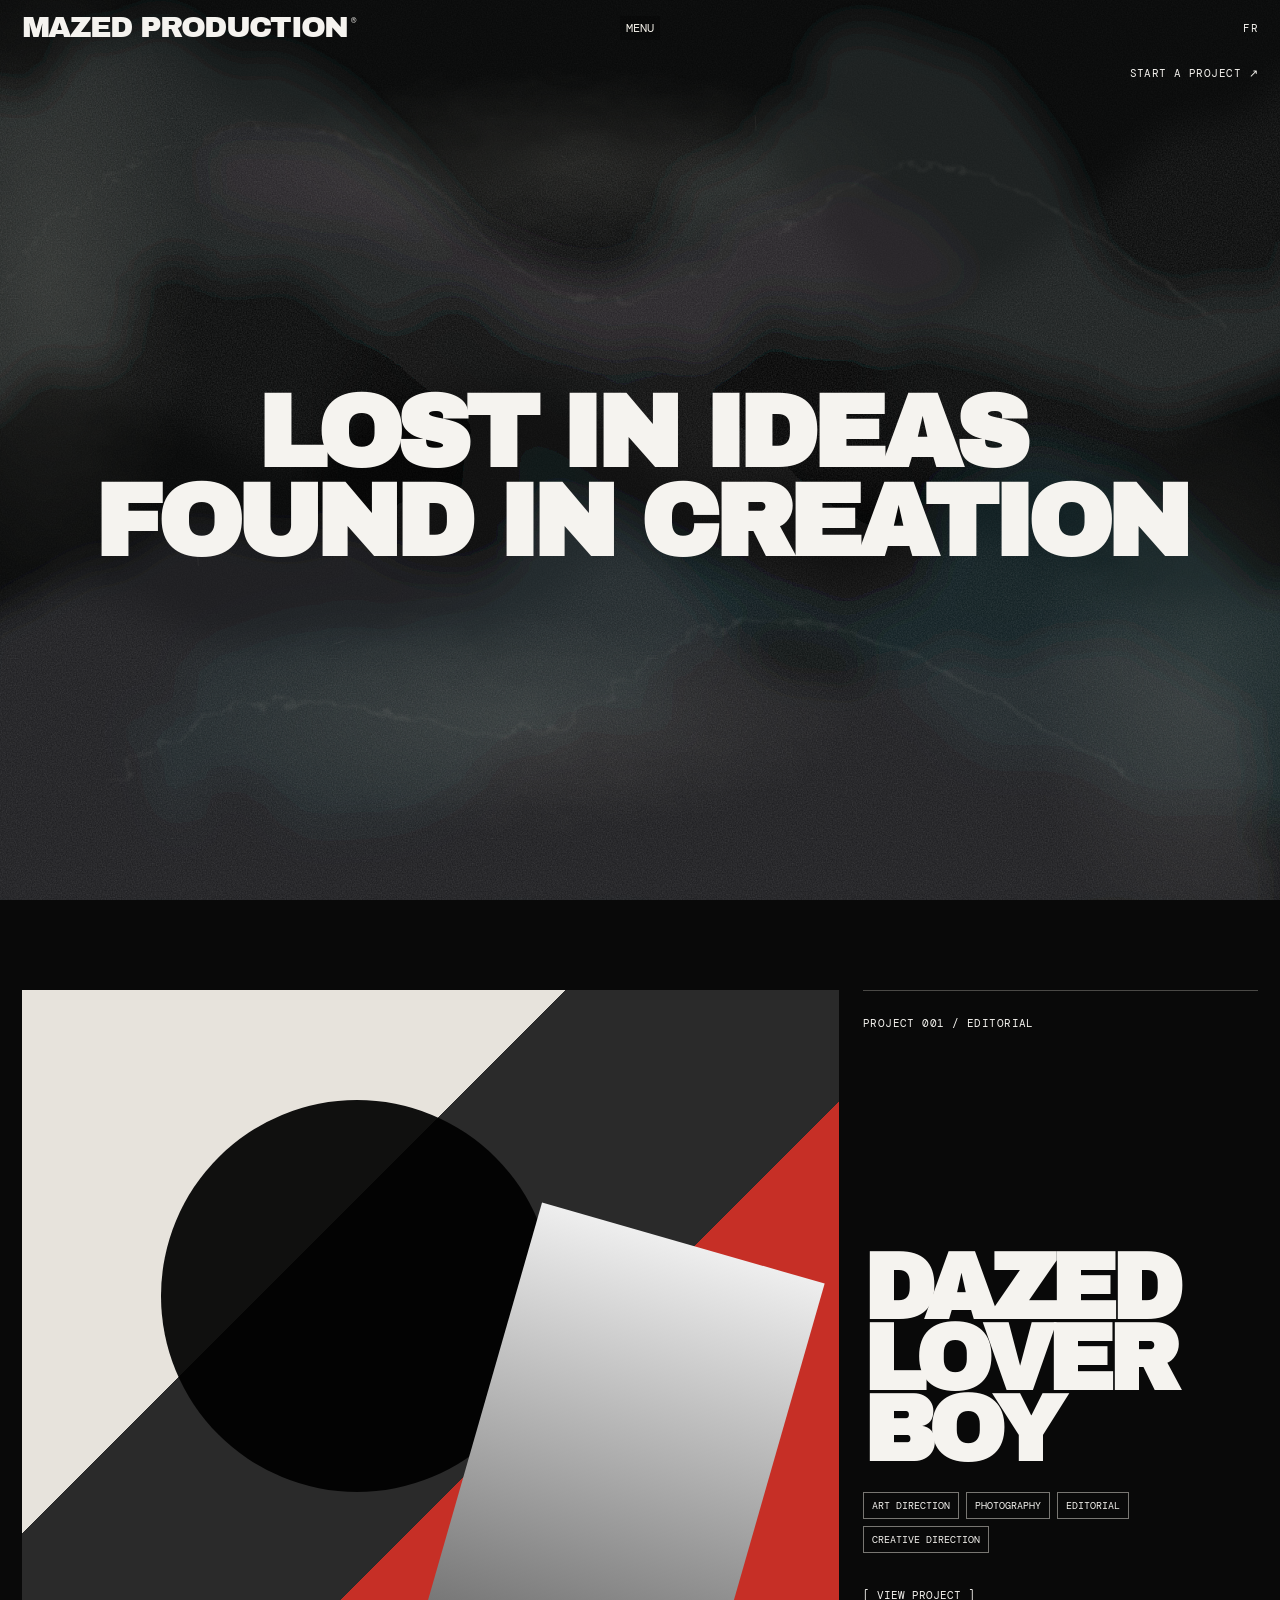
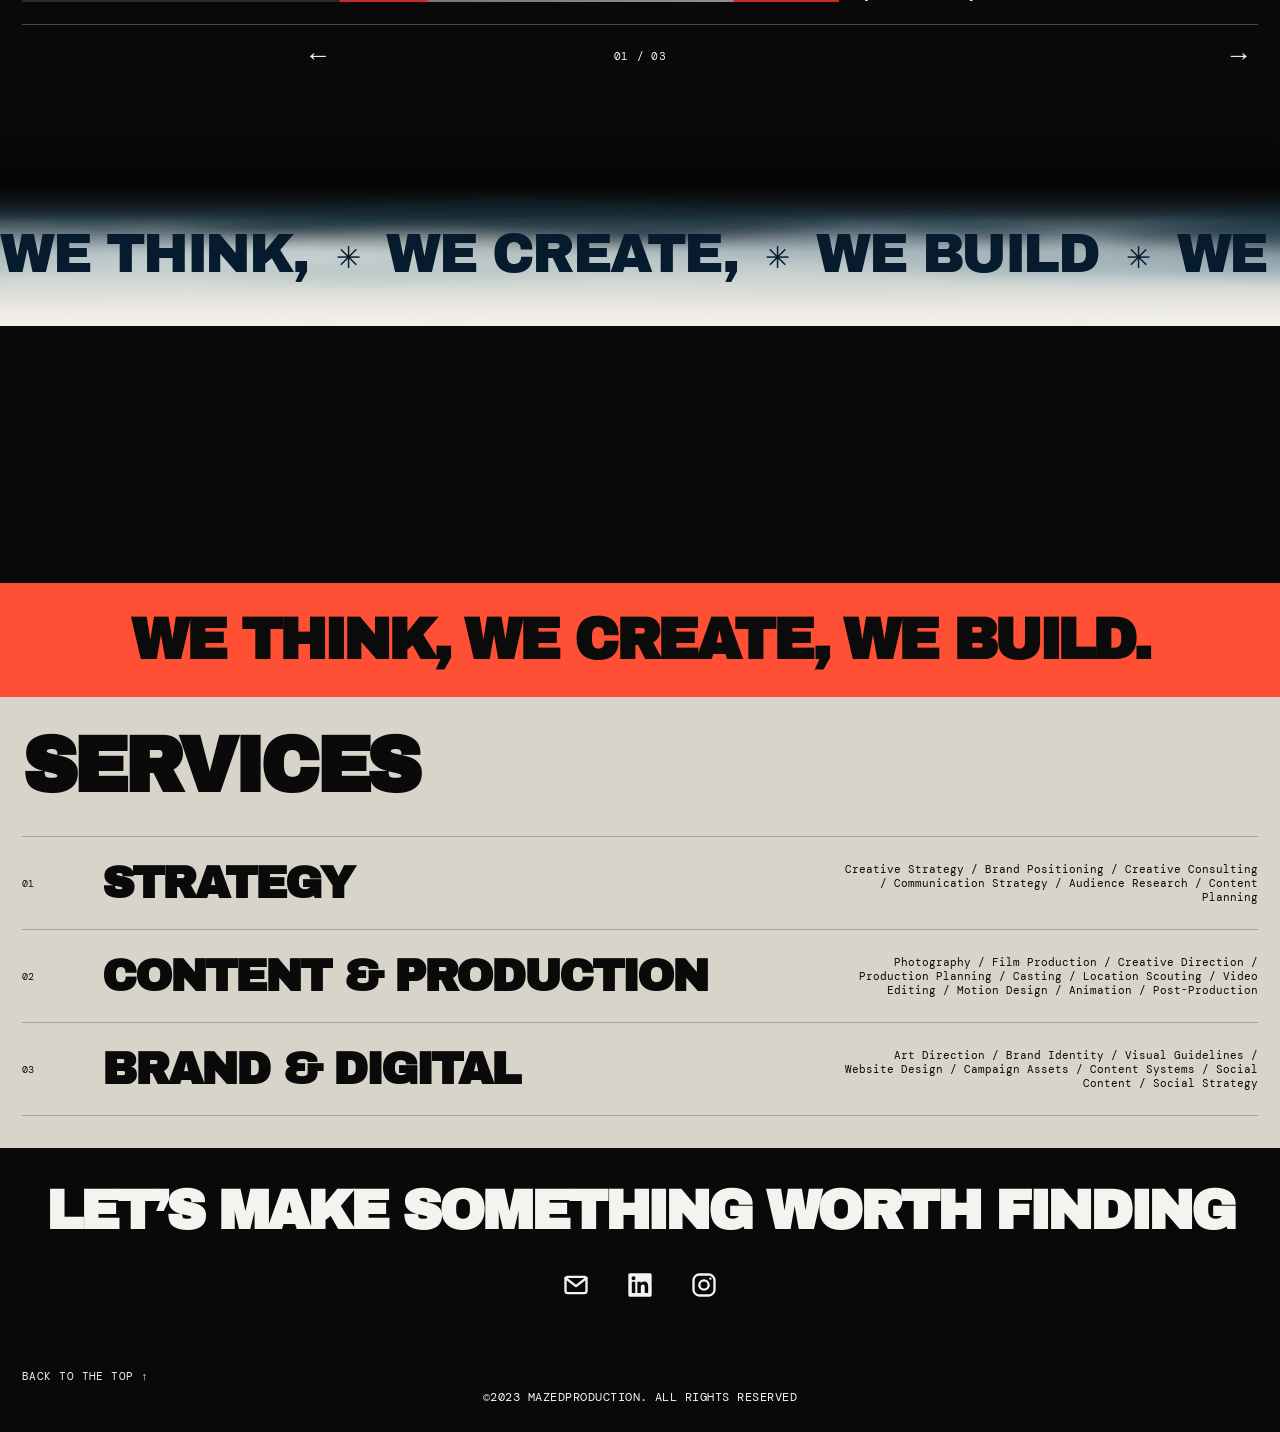
==== commit c5cef42e: "Spread vintage worn petrol stains and analogue grain across the full continuous dark background" ====
--- a/index.html
+++ b/index.html
@@ -413,8 +413,8 @@
     }
 
 
-/* MAZED silver-grain film: one monochrome texture, no section-shaped black panels. */
-:root{--mazed-film:url("data:image/svg+xml,%3Csvg%20xmlns%3D%22http%3A%2F%2Fwww.w3.org%2F2000%2Fsvg%22%20width%3D%221600%22%20height%3D%22900%22%20viewBox%3D%220%200%201600%20900%22%20preserveAspectRatio%3D%22none%22%3E%3Cdefs%3E%3Cfilter%20id%3D%22grain%22%3E%3CfeTurbulence%20type%3D%22fractalNoise%22%20baseFrequency%3D%22.72%22%20numOctaves%3D%223%22%20stitchTiles%3D%22stitch%22%2F%3E%3CfeColorMatrix%20type%3D%22saturate%22%20values%3D%220%22%2F%3E%3C%2Ffilter%3E%3Cfilter%20id%3D%22wear%22%20x%3D%22-100%25%22%20width%3D%22300%25%22%3E%3CfeTurbulence%20type%3D%22fractalNoise%22%20baseFrequency%3D%22.018%20.09%22%20numOctaves%3D%223%22%20seed%3D%2213%22%20result%3D%22n%22%2F%3E%3CfeDisplacementMap%20in%3D%22SourceGraphic%22%20in2%3D%22n%22%20scale%3D%2232%22%2F%3E%3CfeGaussianBlur%20stdDeviation%3D%222%22%2F%3E%3C%2Ffilter%3E%3ClinearGradient%20id%3D%22rim%22%3E%3Cstop%20stop-color%3D%22%23b6b3ab%22%20stop-opacity%3D%22.24%22%2F%3E%3Cstop%20offset%3D%22.025%22%20stop-color%3D%22%237c7b77%22%20stop-opacity%3D%22.12%22%2F%3E%3Cstop%20offset%3D%22.12%22%20stop-color%3D%22%23090909%22%20stop-opacity%3D%220%22%2F%3E%3Cstop%20offset%3D%22.86%22%20stop-color%3D%22%23090909%22%20stop-opacity%3D%220%22%2F%3E%3Cstop%20offset%3D%22.98%22%20stop-color%3D%22%2377756f%22%20stop-opacity%3D%22.1%22%2F%3E%3Cstop%20offset%3D%221%22%20stop-color%3D%22%23b1aea7%22%20stop-opacity%3D%22.2%22%2F%3E%3C%2FlinearGradient%3E%3ClinearGradient%20id%3D%22edge%22%3E%3Cstop%20stop-color%3D%22white%22%20stop-opacity%3D%22.8%22%2F%3E%3Cstop%20offset%3D%22.12%22%20stop-color%3D%22white%22%20stop-opacity%3D%220%22%2F%3E%3Cstop%20offset%3D%22.88%22%20stop-color%3D%22white%22%20stop-opacity%3D%220%22%2F%3E%3Cstop%20offset%3D%221%22%20stop-color%3D%22white%22%20stop-opacity%3D%22.7%22%2F%3E%3C%2FlinearGradient%3E%3Cmask%20id%3D%22edgeMask%22%3E%3Crect%20width%3D%221600%22%20height%3D%22900%22%20fill%3D%22url(%23edge)%22%2F%3E%3C%2Fmask%3E%3C%2Fdefs%3E%3Crect%20width%3D%221600%22%20height%3D%22900%22%20fill%3D%22%23090909%22%2F%3E%3Crect%20width%3D%221600%22%20height%3D%22900%22%20fill%3D%22url(%23rim)%22%2F%3E%3Crect%20width%3D%221600%22%20height%3D%22900%22%20filter%3D%22url(%23grain)%22%20opacity%3D%22.048%22%2F%3E%3Crect%20width%3D%221600%22%20height%3D%22900%22%20filter%3D%22url(%23grain)%22%20mask%3D%22url(%23edgeMask)%22%20opacity%3D%22.19%22%2F%3E%3Cg%20fill%3D%22none%22%20stroke%3D%22%23c6c2b7%22%20filter%3D%22url(%23wear)%22%3E%3Cpath%20d%3D%22M-7%200L5%20160%20-4%20290%203%20430%20-5%20610%207%20740%20-4%20900%22%20stroke-width%3D%2212%22%20opacity%3D%22.22%22%2F%3E%3Cpath%20d%3D%22M1604%200L1596%20220%201606%20390%201598%20580%201605%20730%201598%20900%22%20stroke-width%3D%2210%22%20opacity%3D%22.2%22%2F%3E%3C%2Fg%3E%3Cg%20stroke%3D%22%23bab7ae%22%20opacity%3D%22.1%22%3E%3Cpath%20d%3D%22M18%2074l1%2027m-8%20245%202%2034m18%20217-2%2012m1547-480%201%2016m12%20284-1%2035m-19%20312%202%209%22%2F%3E%3C%2Fg%3E%3C%2Fsvg%3E")}
+/* MAZED worn petrol patina: organic stains and analogue grain across the full continuous canvas. */
+:root{--mazed-film:url("data:image/svg+xml,%3Csvg%20xmlns%3D%22http%3A%2F%2Fwww.w3.org%2F2000%2Fsvg%22%20width%3D%221600%22%20height%3D%221000%22%20viewBox%3D%220%200%201600%201000%22%20preserveAspectRatio%3D%22none%22%3E%3Cdefs%3E%3Cfilter%20id%3D%22g%22%3E%3CfeTurbulence%20type%3D%22fractalNoise%22%20baseFrequency%3D%22.64%22%20numOctaves%3D%223%22%20stitchTiles%3D%22stitch%22%20seed%3D%227%22%2F%3E%3CfeColorMatrix%20type%3D%22saturate%22%20values%3D%220%22%2F%3E%3C%2Ffilter%3E%3Cfilter%20id%3D%22pool%22%20x%3D%22-30%25%22%20y%3D%22-35%25%22%20width%3D%22160%25%22%20height%3D%22170%25%22%3E%3CfeTurbulence%20type%3D%22fractalNoise%22%20baseFrequency%3D%22.006%20.009%22%20numOctaves%3D%223%22%20seed%3D%2219%22%20result%3D%22n%22%2F%3E%3CfeDisplacementMap%20in%3D%22SourceGraphic%22%20in2%3D%22n%22%20scale%3D%22110%22%2F%3E%3CfeGaussianBlur%20stdDeviation%3D%2222%22%2F%3E%3C%2Ffilter%3E%3Cfilter%20id%3D%22rough%22%20x%3D%22-30%25%22%20y%3D%22-30%25%22%20width%3D%22160%25%22%20height%3D%22160%25%22%3E%3CfeTurbulence%20type%3D%22fractalNoise%22%20baseFrequency%3D%22.025%20.055%22%20numOctaves%3D%223%22%20seed%3D%224%22%20result%3D%22n%22%2F%3E%3CfeDisplacementMap%20in%3D%22SourceGraphic%22%20in2%3D%22n%22%20scale%3D%2234%22%2F%3E%3CfeGaussianBlur%20stdDeviation%3D%222%22%2F%3E%3C%2Ffilter%3E%3CradialGradient%20id%3D%22v%22%3E%3Cstop%20stop-color%3D%22%23bcb8ab%22%20stop-opacity%3D%22.2%22%2F%3E%3Cstop%20offset%3D%221%22%20stop-color%3D%22%23bcb8ab%22%20stop-opacity%3D%220%22%2F%3E%3C%2FradialGradient%3E%3Cmask%20id%3D%22patches%22%3E%3Cg%20fill%3D%22white%22%20filter%3D%22url(%23pool)%22%3E%3Cpath%20d%3D%22M-80%20120C230-50%20350%20220%20590%20190S930%2080%201050%20280%201290%20240%201680%2080L1650%20390C1360%20620%201200%20470%20980%20540S780%20320%20500%20460%20200%20320-80%20520Z%22%2F%3E%3Cpath%20d%3D%22M-100%20730C200%20540%20270%20850%20600%20700S900%20680%201110%20610%201390%20760%201700%20650L1700%201080H-100Z%22%2F%3E%3C%2Fg%3E%3C%2Fmask%3E%3C%2Fdefs%3E%3Crect%20width%3D%221600%22%20height%3D%221000%22%20fill%3D%22%23080909%22%2F%3E%3Cg%20filter%3D%22url(%23pool)%22%3E%3Cpath%20fill%3D%22%23262a2a%22%20opacity%3D%22.67%22%20d%3D%22M-100%20180C110-40%20400%2040%20540%20200S750%20300%20960%20140%201280%2070%201370%20260%201600%20240%201690%20130L1650%20410C1380%20520%201350%20370%201170%20400S1020%20300%20810%20440%20530%20390%20360%20300%20130%20460-80%20470Z%22%2F%3E%3Cpath%20fill%3D%22%23173034%22%20opacity%3D%22.56%22%20d%3D%22M170%20820C240%20610%20520%20790%20640%20570S860%20420%201010%20540%201190%20440%201390%20520%201600%20780%201690%20600L1640%20950C1410%20820%201310%20910%201130%20770S900%20760%20770%20800%20600%20970%20400%20900%20220%20990%20170%20820Z%22%2F%3E%3Cpath%20fill%3D%22%2340323a%22%20opacity%3D%22.29%22%20d%3D%22M250%20170C480%20100%20570%20350%20790%20290S1040%20160%201230%20300L1140%20345C920%20265%20890%20440%20670%20350S460%20250%20280%20240Z%22%2F%3E%3Cpath%20fill%3D%22%23303137%22%20opacity%3D%22.5%22%20d%3D%22M-60%20740C210%20500%20340%20680%20520%20550S790%20600%20940%20730%201280%20600%201580%20800L1610%201040H-50Z%22%2F%3E%3Cpath%20fill%3D%22%23080909%22%20opacity%3D%22.62%22%20d%3D%22M380%20400C560%20250%20720%20450%20900%20370S1130%20400%201170%20580%20920%20660%20790%20580%20560%20700%20400%20570Z%22%2F%3E%3C%2Fg%3E%3Crect%20width%3D%221600%22%20height%3D%221000%22%20filter%3D%22url(%23g)%22%20mask%3D%22url(%23patches)%22%20opacity%3D%22.115%22%2F%3E%3Crect%20width%3D%221600%22%20height%3D%221000%22%20filter%3D%22url(%23g)%22%20opacity%3D%22.052%22%2F%3E%3Cg%20fill%3D%22url(%23v)%22%20filter%3D%22url(%23rough)%22%20opacity%3D%22.62%22%3E%3Cellipse%20cx%3D%2260%22%20cy%3D%22310%22%20rx%3D%22190%22%20ry%3D%22380%22%2F%3E%3Cellipse%20cx%3D%221500%22%20cy%3D%22750%22%20rx%3D%22220%22%20ry%3D%22330%22%2F%3E%3Cellipse%20cx%3D%22710%22%20cy%3D%22180%22%20rx%3D%22430%22%20ry%3D%22105%22%2F%3E%3Cellipse%20cx%3D%22650%22%20cy%3D%22800%22%20rx%3D%22430%22%20ry%3D%22125%22%2F%3E%3C%2Fg%3E%3Cg%20fill%3D%22none%22%20stroke%3D%22%23c6c2b5%22%20filter%3D%22url(%23rough)%22%20opacity%3D%22.085%22%3E%3Cpath%20d%3D%22M-20%20350C140%20110%20430%2080%20590%20250S910%20290%201050%20210%201310%20230%201530%20360%22%20stroke-width%3D%222%22%2F%3E%3Cpath%20d%3D%22M140%20870C380%20650%20600%20920%20780%20760S1160%20740%201410%20860%22%20stroke-width%3D%223%22%2F%3E%3C%2Fg%3E%3Cg%20stroke%3D%22%23c6c2b6%22%20opacity%3D%22.075%22%3E%3Cpath%20d%3D%22M182%20218l9-2m225%20500%2015-4m270-539%206%202m495%20450%2011-6M944%20128l1%2017m-698%20470%201%2014m1127-226-1%2022%22%2F%3E%3C%2Fg%3E%3C%2Fsvg%3E")}
 html:root body.film-home,
 html:root body.film-gallery{
   background:#090909 var(--mazed-film) center top / 100vw 100svh no-repeat fixed!important;
